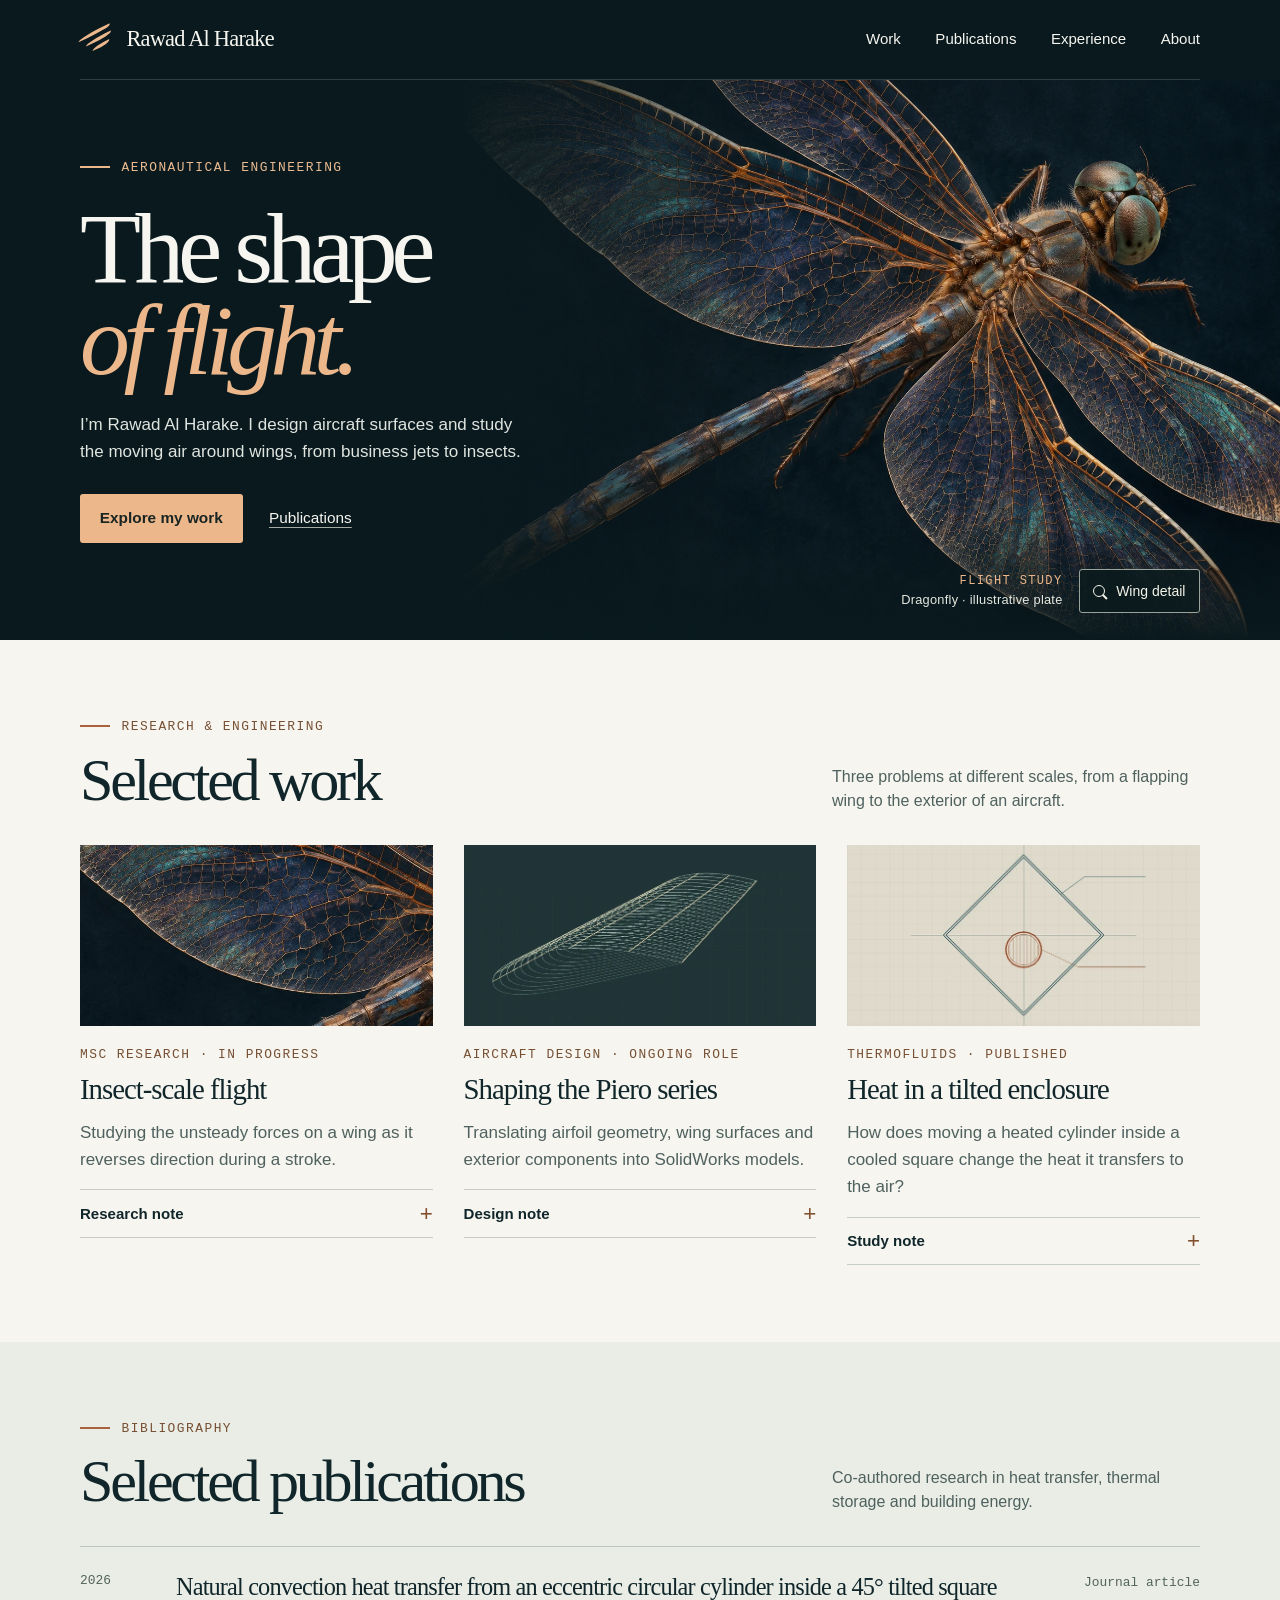
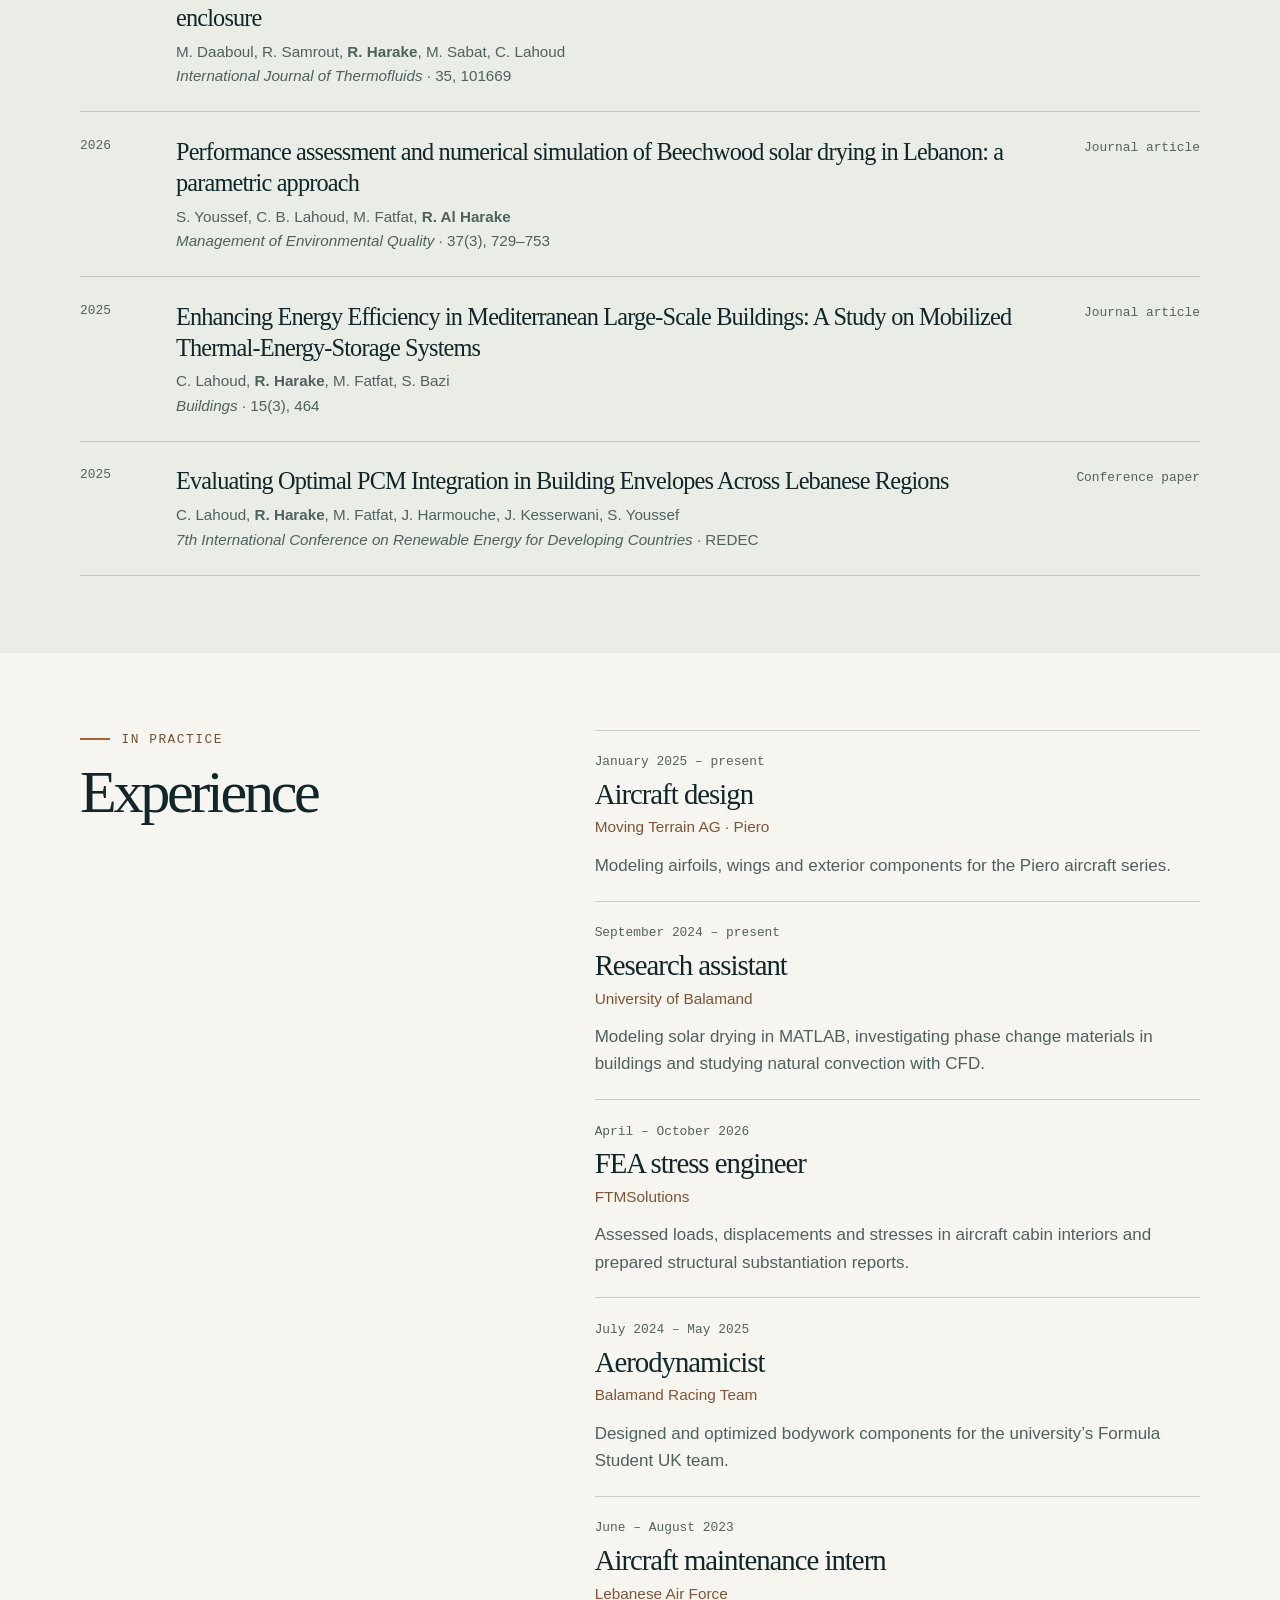
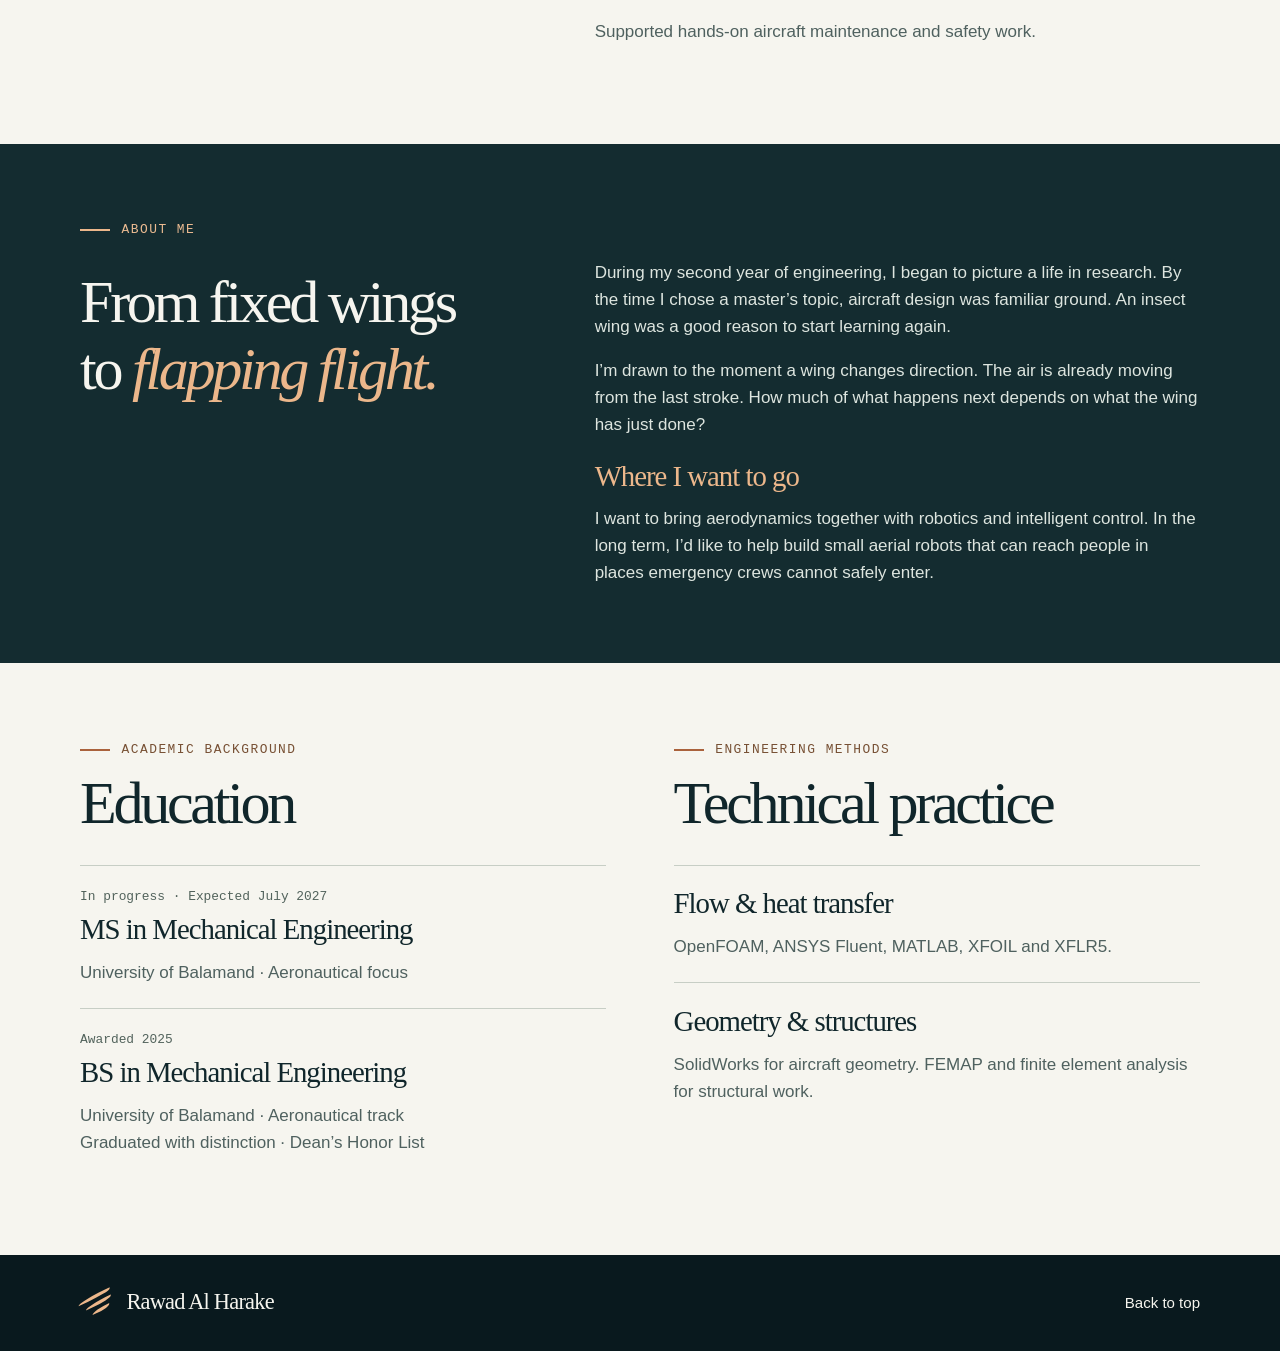
==== portfolio-preview.html @ b9367733 "Add aeronautical engineering portfolio for private review" ====
<!doctype html>
<html lang="en">
<head>
<meta charset="utf-8">
<meta name="viewport" content="width=device-width, initial-scale=1">
<meta name="theme-color" content="#09191e">
<meta name="description" content="Rawad Al Harake’s work in aeronautical engineering, computational fluid dynamics and bio-inspired flight.">
<title>Rawad Al Harake · Aeronautical Engineering</title>
<link rel="icon" href="data:,">
<style>
:root {
  color-scheme: light;
  --ink: #10262b;
  --muted: #4f615f;
  --night: #09191e;
  --paper: #f6f5ef;
  --line: #c7cec5;
  --copper: #aa623c;
  --gold: #ecb78b;
  --serif: Georgia, "Times New Roman", serif;
  --sans: "DM Sans", "Segoe UI", Arial, sans-serif;
}
* { box-sizing: border-box; }
html { scroll-behavior: smooth; }
body { margin: 0; font: 1.0625rem/1.6 var(--sans); color: var(--ink); background: var(--paper); }
a { color: inherit; text-underline-offset: .24em; }
button, summary { font: inherit; cursor: pointer; }
button:focus-visible, summary:focus-visible, a:focus-visible { outline: 3px solid #cf7535; outline-offset: 5px; }
.wrap { width: min(87.5%, 80rem); margin-inline: auto; }
h1,h2,h3,p { margin: 0; }
h1,h2,h3 { font-family: var(--serif); font-weight: 400; }
h2 { font-size: clamp(2.7rem,4.7vw,4.8rem); line-height: 1.1; letter-spacing: -.055em; }
h3 { font-size: 1.8rem; line-height: 1.18; letter-spacing: -.035em; }
.skip { position: absolute; z-index: 9; top: 0; left: 1rem; padding: .6rem 1rem; background: white; transform: translateY(-140%); }
.skip:focus { transform: translateY(0); }
.mast,footer { color: var(--paper); background: var(--night); }
.navbar,footer .wrap { display: flex; align-items: center; justify-content: space-between; min-height: 5rem; gap: 1rem; }
.navbar { border-bottom: 1px solid #ffffff28; }
.wordmark { display: inline-flex; align-items: center; gap: .75rem; font: 500 1.4rem/1.1 var(--serif); letter-spacing: -.035em; text-decoration: none; }
.mark { display:inline-grid; width:2.15rem; gap:3px; transform: rotate(-25deg); }
.mark i { display:block; height:4px; border-radius: 100% 0 70% 0; background:var(--gold); transform: skewX(-30deg); }
.mark i:nth-child(2) { width:78%; margin-left:14%; }
.mark i:nth-child(3) { width:53%; margin-left:27%; }
nav { display:flex; align-items:center; gap:clamp(1.1rem,2.7vw,3rem); }
nav a,footer a { text-decoration:none; font-size:.94rem; }
nav a:hover, footer a:hover { color:var(--gold); }
.hero { position: relative; isolation:isolate; overflow:hidden; background:var(--night); color:var(--paper); }
.hero-inner { min-height:clamp(35rem,43vw,43rem); display:flex; align-items:center; position:relative; padding-block:3.8rem 5rem; }
.hero-art { position:absolute; inset:0 0 0 36%; z-index:-1; overflow:hidden; background:#06181c; }
.hero-art img { width:100%; height:100%; object-fit:cover; object-position:55% 52%; transition:transform .8s ease; transform-origin:33% 33%; }
.hero-art.zoomed img { transform:scale(2.2); }
.hero-art::after { content:""; position:absolute; inset:0; background:linear-gradient(90deg,var(--night),transparent 40%),linear-gradient(0deg,var(--night),transparent 22%),linear-gradient(180deg,#09191e35,transparent 24%); }
.hero-copy { width: min(47%,32rem); }
.eyebrow,.micro,.period,.kind,.year { font:500 .805rem/1.5 ui-monospace,Consolas,monospace; }
.eyebrow,.micro { text-transform:uppercase; letter-spacing:.115em; }
.eyebrow { display:flex; align-items:center; gap:.7rem; color:#775034; }
.rule { height:2px; width:1.9rem; display:inline-block; flex:none; background:var(--copper); }
.pale { color:#ebbb91; }
.pale .rule { background:var(--gold); }
.hero h1 { font-size:clamp(5rem,7.8vw,8.8rem); line-height:.93; margin:1.6rem 0 1.5rem; letter-spacing:-.065em; }
.hero h1 em,.about h2 em { color:var(--gold); font-weight:400; }
.intro { max-width:28rem; color:#e0e5df; font-size:clamp(1.03rem,1.33vw,1.22rem); line-height:1.55; }
.actions { display:flex; align-items:center; gap:1.65rem; margin-top:1.8rem; }
.button { text-decoration:none; background:var(--gold); color:#182421; font-size:.96rem; font-weight:650; padding:.77rem 1.24rem; border-radius:3px; }
.button:hover { background:#f8caa3; }
.text-link { font-size:.96rem; text-decoration-color:#a4aba4; }
.specimen-tools { position:absolute; bottom:1.7rem; right:0; text-align:right; display:flex; gap:1rem; align-items:center; color:#e5e8df; }
.specimen-tools p { display:grid; font-size:.8rem; letter-spacing:.02em; }
.micro { font-size:.75rem; color:var(--gold); }
#inspect { display:inline-flex; align-items:center; gap:.5rem; min-height:2.75rem; border:1px solid #97a39b; color:#f4f4e9; background:#0a1a1dd9; padding:.5rem .85rem; border-radius:3px; font-size:.875rem; }
#inspect[hidden] { display:none; }
#inspect:hover, #inspect[aria-pressed="true"] { border-color:var(--gold); color:var(--gold); }
.magnifier { position:relative; width:12px; height:12px; border-radius:50%; border:1.4px solid currentColor; margin-right:3px; }
.magnifier::after { position:absolute; content:""; width:6px; height:1.5px; background:currentColor; transform:rotate(45deg); left:8px; top:10px; }
.section { padding-block:clamp(3.8rem,6vw,6.75rem); }
.section-head { display:flex; justify-content:space-between; align-items:end; gap:2.25rem; margin-bottom:2rem; }
.section h2 { margin-top:.65rem; }
.aside-copy { max-width:23rem; line-height:1.5; font-size:1rem; color:var(--muted); }
.studies { display:grid; grid-template-columns:repeat(3,minmax(0,1fr)); gap:clamp(1.25rem,2.4vw,2.7rem); }
.thumb { aspect-ratio:1.95; overflow:hidden; background:#122930; }
.thumb img { width:100%; height:100%; object-fit:cover; display:block; }
.crop img { transform:scale(2.35); transform-origin:23% 21%; }
.study .eyebrow { margin:1.22rem 0 .54rem; }
.study>p:not(.eyebrow),.roles article>p:last-child,.foundation article>p:not(.period) { margin-top:.75rem; color:var(--muted); }
details { margin-top:1rem; border-block:1px solid var(--line); }
summary { display:flex; align-items:center; justify-content:space-between; min-height:2.9rem; font-size:.94rem; font-weight:600; }
summary::-webkit-details-marker { display:none; }
summary::after { content:"+"; font:1.4rem var(--sans); color:#80502f; }
details[open] summary::after { content:"−"; }
details p { color:var(--muted); margin:.2rem 0 .8rem; }
details a { display:inline-block; margin-bottom:1.2rem; }
.papers { background:#e9ede5; }
.paper-list { padding:0; margin:0; list-style:none; }
.paper-list li { display:grid; grid-template-columns:5rem 1fr 9rem; gap:1rem; padding:1.45rem 0; border-top:1px solid #bcc8bc; }
.paper-list li:last-child { border-bottom:1px solid #bcc8bc; }
.paper-list h3 { font-size:clamp(1.3rem,1.9vw,1.75rem); line-height:1.28; margin-bottom:.42rem; }
.paper-list a { text-decoration:none; }
.paper-list a:hover { text-decoration:underline; }
.paper-list p { color:var(--muted); font-size:.95rem; }
.year,.kind,.period { color:#52635c; }
.kind { text-align:right; padding-top:.15rem; }
.split,.about-grid,.foundation { display:grid; gap:6%; grid-template-columns: .85fr 1.15fr; }
.roles article,.foundation article { padding:1.35rem 0; border-top:1px solid var(--line); }
.period { margin-bottom:.4rem; }
.org { color:#805436; margin-top:.22rem; font-size:.96rem; }
.about { background:#142c30; color:var(--paper); }
.about-grid { margin-top:1.2rem; }
.about-grid p { color:#dde5df; margin-bottom:1rem; }
.about-grid p:last-child { margin:0; }
.about h3 { color:var(--gold); margin:1.4rem 0 .65rem; }
.foundation { grid-template-columns:1fr 1fr; }
.foundation h2 { margin-bottom:1.8rem; }
footer .wrap { min-height:6rem; }
@media (max-width:820px) {
 .wrap { width:90%; }
 .hero-copy { width:52%; }
 .specimen-tools { bottom:1rem; }
 .section-head { align-items:start; }
 .aside-copy { max-width:18rem; }
 .studies { gap:1rem; }
 .study h3 { font-size:1.5rem; }
 .paper-list li { grid-template-columns:3rem 1fr 7.5rem; }
}
@media (max-width:640px) {
 .navbar { flex-wrap:wrap; gap:0; padding:1rem 0 .45rem; }
 .navbar .wordmark { width:100%; }
 nav { width:100%; justify-content:space-between; gap:.4rem; margin-top:.65rem; }
 nav a { display:inline-flex; align-items:center; min-height:2.75rem; }
 .hero-inner { min-height:0; padding:2.6rem 0 13.75rem; }
 .hero-copy { width:100%; }
 .hero-art { inset:auto 0 0 0; height:49%; }
 .hero-art img { object-position:50% 42%; }
 .hero-art::after { background:linear-gradient(180deg,var(--night),transparent 35%,transparent 65%,#071518 100%); }
 .hero h1 { margin:1.2rem 0; font-size:clamp(4.3rem,15vw,5.8rem); }
 .intro { max-width:29rem; }
 .actions { margin-top:1.25rem; }
 .specimen-tools { bottom:.8rem; }
 .section-head { display:block; }
 .aside-copy { margin-top:1rem; max-width:30rem; }
 .studies,.split,.about-grid,.foundation { grid-template-columns:1fr; gap:2.2rem; }
 .study h3 { font-size:1.9rem; }
 .paper-list li { grid-template-columns:1fr auto; gap:.5rem 1rem; }
 .paper-list li>div { grid-column:1/-1; grid-row:2; }
 .kind { grid-column:2; grid-row:1; padding:0; }
 .about-grid { gap:1.5rem; }
 .foundation h2 { margin-bottom:1.2rem; }
}
@media (prefers-reduced-motion:reduce) {
 html { scroll-behavior:auto; }
 .hero-art img { transition:none; }
}

</style>

</head>
<body>
<a class="skip" href="#main">Skip to content</a>
<header class="mast" id="top">
<div class="wrap navbar">
<a class="wordmark" href="#top"><span class="mark" aria-hidden="true"><i></i><i></i><i></i></span>Rawad Al Harake</a>
<nav aria-label="Main"><a href="#work">Work</a><a href="#publications">Publications</a><a href="#experience">Experience</a><a href="#about">About</a></nav>
</div>
</header>
<main id="main">
<section class="hero" aria-labelledby="hero-title">
<div class="hero-art" id="specimen"><img width="1536" height="1024" fetchpriority="high" src="[data-uri]" alt="Illustrated dragonfly with translucent wings and a fine network of copper-coloured veins."></div>
<div class="wrap hero-inner">
<div class="hero-copy"><p class="eyebrow pale"><i class="rule"></i>Aeronautical engineering</p>
<h1 id="hero-title">The shape<br><em>of flight.</em></h1>
<p class="intro">I’m Rawad Al Harake. I design aircraft surfaces and study the moving air around wings, from business jets to insects.</p>
<div class="actions"><a class="button" href="#work">Explore my work</a><a class="text-link" href="#publications">Publications</a></div></div>
<div class="specimen-tools"><p><span class="micro">Flight study</span><span id="specimen-caption">Dragonfly · illustrative plate</span></p><button type="button" id="inspect" hidden aria-pressed="false" aria-controls="specimen"><span aria-hidden="true" class="magnifier"></span><span class="inspect-label">Wing detail</span></button></div>
</div></section>

<section id="work" class="wrap section">
<div class="section-head"><div><p class="eyebrow"><i class="rule"></i>Research &amp; engineering</p><h2>Selected work</h2></div><p class="aside-copy">Three problems at different scales, from a flapping wing to the exterior of an aircraft.</p></div>
<div class="studies">
<article class="study"><div class="thumb crop"><img loading="lazy" width="1536" height="1024" src="[data-uri]" alt="Illustrative close-up of a dragonfly wing."></div>
<p class="eyebrow">MSc research · In progress</p><h3>Insect-scale flight</h3><p>Studying the unsteady forces on a wing as it reverses direction during a stroke.</p>
<details><summary>Research note</summary><p>I chose flapping wings for my master’s research after working on fixed-wing aircraft. I compared a dry-wing CFD model with a published flapping-wing study, checking lift, drag and circulation as well as the structure of the flow.</p><p>That comparison is one completed step within my ongoing thesis.</p><a href="https://doi.org/10.1017/jfm.2024.680">Benchmark study by Li &amp; Nabawy</a></details></article>
<article class="study"><div class="thumb"><img loading="lazy" width="720" height="387" src="[data-uri]" alt="Illustrative wireframe of airfoil sections along a tapered wing."></div>
<p class="eyebrow">Aircraft design · Ongoing role</p><h3>Shaping the Piero series</h3><p>Translating airfoil geometry, wing surfaces and exterior components into SolidWorks models.</p>
<details><summary>Design note</summary><p>At Moving Terrain AG, I work on exterior geometry for the Piero business aircraft series. My part of the design process takes me from the profile of an airfoil to the three-dimensional surface of a wing.</p><p>The drawing above illustrates a generic wing section. The project’s own imagery is available on its website.</p><a href="https://piero.aero/">Visit Piero</a></details></article>
<article class="study"><div class="thumb"><img loading="lazy" width="720" height="387" src="[data-uri]" alt="Schematic of an off-centre heated cylinder in a tilted square enclosure."></div>
<p class="eyebrow">Thermofluids · Published</p><h3>Heat in a tilted enclosure</h3><p>How does moving a heated cylinder inside a cooled square change the heat it transfers to the air?</p>
<details><summary>Study note</summary><p>I contributed to the CFD methodology, curated simulation data and visualized the effects of cylinder position and Rayleigh number. Our results showed that the average Nusselt number varied nonlinearly with cylinder position.</p><p>The drawing shows the enclosure geometry schematically.</p><a href="https://doi.org/10.1016/j.ijft.2026.101669">Read the published study</a></details></article>
</div></section>

<section id="publications" class="papers section"><div class="wrap"><div class="section-head"><div><p class="eyebrow"><i class="rule"></i>Bibliography</p><h2>Selected publications</h2></div><p class="aside-copy">Co-authored research in heat transfer, thermal storage and building energy.</p></div>
<ol class="paper-list">
<li><span class="year">2026</span><div><h3><a href="https://doi.org/10.1016/j.ijft.2026.101669">Natural convection heat transfer from an eccentric circular cylinder inside a 45° tilted square enclosure</a></h3><p>M. Daaboul, R. Samrout, <strong>R. Harake</strong>, M. Sabat, C. Lahoud</p><p><i>International Journal of Thermofluids</i> · 35, 101669</p></div><span class="kind">Journal article</span></li>
<li><span class="year">2026</span><div><h3><a href="https://doi.org/10.1108/MEQ-06-2025-0425">Performance assessment and numerical simulation of Beechwood solar drying in Lebanon: a parametric approach</a></h3><p>S. Youssef, C. B. Lahoud, M. Fatfat, <strong>R. Al Harake</strong></p><p><i>Management of Environmental Quality</i> · 37(3), 729–753</p></div><span class="kind">Journal article</span></li>
<li><span class="year">2025</span><div><h3><a href="https://doi.org/10.3390/buildings15030464">Enhancing Energy Efficiency in Mediterranean Large-Scale Buildings: A Study on Mobilized Thermal-Energy-Storage Systems</a></h3><p>C. Lahoud, <strong>R. Harake</strong>, M. Fatfat, S. Bazi</p><p><i>Buildings</i> · 15(3), 464</p></div><span class="kind">Journal article</span></li>
<li><span class="year">2025</span><div><h3><a href="https://doi.org/10.1109/REDEC65313.2025.11190241">Evaluating Optimal PCM Integration in Building Envelopes Across Lebanese Regions</a></h3><p>C. Lahoud, <strong>R. Harake</strong>, M. Fatfat, J. Harmouche, J. Kesserwani, S. Youssef</p><p><i>7th International Conference on Renewable Energy for Developing Countries</i> · REDEC</p></div><span class="kind">Conference paper</span></li>
</ol></div></section>

<section class="wrap section split" id="experience"><div><p class="eyebrow"><i class="rule"></i>In practice</p><h2>Experience</h2></div>
<div class="roles">
<article><p class="period">January 2025 – present</p><h3>Aircraft design</h3><p class="org">Moving Terrain AG · Piero</p><p>Modeling airfoils, wings and exterior components for the Piero aircraft series.</p></article>
<article><p class="period">September 2024 – present</p><h3>Research assistant</h3><p class="org">University of Balamand</p><p>Modeling solar drying in MATLAB, investigating phase change materials in buildings and studying natural convection with CFD.</p></article>
<article><p class="period">April – October 2026</p><h3>FEA stress engineer</h3><p class="org">FTMSolutions</p><p>Assessed loads, displacements and stresses in aircraft cabin interiors and prepared structural substantiation reports.</p></article>
<article><p class="period">July 2024 – May 2025</p><h3>Aerodynamicist</h3><p class="org">Balamand Racing Team</p><p>Designed and optimized bodywork components for the university’s Formula Student UK team.</p></article>
<article><p class="period">June – August 2023</p><h3>Aircraft maintenance intern</h3><p class="org">Lebanese Air Force</p><p>Supported hands-on aircraft maintenance and safety work.</p></article></div></section>

<section id="about" class="about section"><div class="wrap"><p class="eyebrow pale"><i class="rule"></i>About me</p><div class="about-grid"><h2>From fixed wings<br>to <em>flapping flight.</em></h2><div><p>During my second year of engineering, I began to picture a life in research. By the time I chose a master’s topic, aircraft design was familiar ground. An insect wing was a good reason to start learning again.</p><p>I’m drawn to the moment a wing changes direction. The air is already moving from the last stroke. How much of what happens next depends on what the wing has just done?</p><h3>Where I want to go</h3><p>I want to bring aerodynamics together with robotics and intelligent control. In the long term, I’d like to help build small aerial robots that can reach people in places emergency crews cannot safely enter.</p></div></div></div></section>

<section class="wrap section foundation"><div><p class="eyebrow"><i class="rule"></i>Academic background</p><h2>Education</h2>
<article><p class="period">In progress · Expected July 2027</p><h3>MS in Mechanical Engineering</h3><p>University of Balamand · Aeronautical focus</p></article>
<article><p class="period">Awarded 2025</p><h3>BS in Mechanical Engineering</h3><p>University of Balamand · Aeronautical track<br>Graduated with distinction · Dean’s Honor List</p></article></div>
<div><p class="eyebrow"><i class="rule"></i>Engineering methods</p><h2>Technical practice</h2>
<article><h3>Flow &amp; heat transfer</h3><p>OpenFOAM, ANSYS Fluent, MATLAB, XFOIL and XFLR5.</p></article>
<article><h3>Geometry &amp; structures</h3><p>SolidWorks for aircraft geometry. FEMAP and finite element analysis for structural work.</p></article></div></section>
</main><footer><div class="wrap"><a class="wordmark" href="#top"><span class="mark" aria-hidden="true"><i></i><i></i><i></i></span>Rawad Al Harake</a><a href="#top">Back to top</a></div></footer>
<script>
// The portfolio remains readable when scripting is disabled.
const inspect = document.querySelector('#inspect');
const specimen = document.querySelector('#specimen');
const caption = document.querySelector('#specimen-caption');
inspect.hidden = false;

inspect.addEventListener('click', () => {
  const enlarged = specimen.classList.toggle('zoomed');
  inspect.setAttribute('aria-pressed', String(enlarged));
  inspect.querySelector('.inspect-label').textContent = enlarged ? 'Whole specimen' : 'Wing detail';
  caption.textContent = enlarged ? 'Wing venation · enlarged illustration' : 'Dragonfly · illustrative plate';
});

</script></body></html>
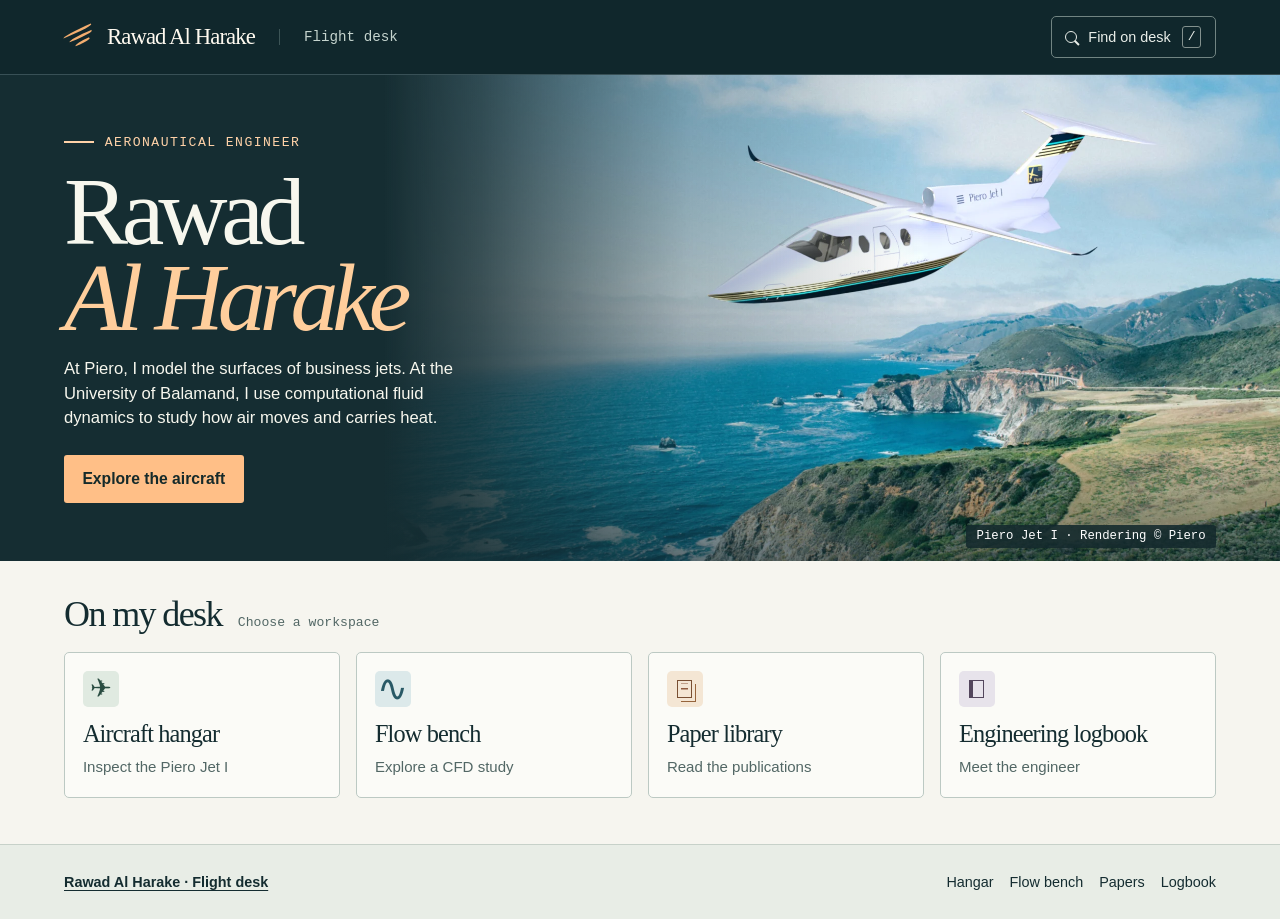
==== commit 9278ff34: "Rebuild portfolio as an interactive engineering flight desk" ====
--- a/portfolio-preview.html
+++ b/portfolio-preview.html
@@ -1,228 +1,424 @@
 <!doctype html>
 <html lang="en">
 <head>
-<meta charset="utf-8">
-<meta name="viewport" content="width=device-width, initial-scale=1">
-<meta name="theme-color" content="#09191e">
-<meta name="description" content="Rawad Al Harake’s work in aeronautical engineering, computational fluid dynamics and bio-inspired flight.">
-<title>Rawad Al Harake · Aeronautical Engineering</title>
-<link rel="icon" href="data:,">
-<style>
+  <meta charset="utf-8">
+  <meta name="viewport" content="width=device-width, initial-scale=1">
+  <meta name="theme-color" content="#12292e">
+  <meta name="description" content="Explore Rawad Al Harake’s work in aircraft design, computational fluid dynamics and structural analysis.">
+  <title>Rawad Al Harake | Flight desk</title>
+  <link rel="icon" href="data:,">
+  <style>
 :root {
-  color-scheme: light;
-  --ink: #10262b;
-  --muted: #4f615f;
-  --night: #09191e;
+  --deep: #10272c;
+  --ink: #142c30;
   --paper: #f6f5ef;
-  --line: #c7cec5;
-  --copper: #aa623c;
-  --gold: #ecb78b;
+  --mute: #526765;
+  --line: #c7d1c9;
+  --orange: #f3ad6f;
+  --rust: #864a2a;
   --serif: Georgia, "Times New Roman", serif;
-  --sans: "DM Sans", "Segoe UI", Arial, sans-serif;
+  --sans: "Segoe UI", Arial, sans-serif;
+  --mono: ui-monospace, Consolas, monospace;
+  font-family: var(--sans);
+  color: var(--ink);
+  background: var(--paper);
 }
 * { box-sizing: border-box; }
-html { scroll-behavior: smooth; }
-body { margin: 0; font: 1.0625rem/1.6 var(--sans); color: var(--ink); background: var(--paper); }
-a { color: inherit; text-underline-offset: .24em; }
-button, summary { font: inherit; cursor: pointer; }
-button:focus-visible, summary:focus-visible, a:focus-visible { outline: 3px solid #cf7535; outline-offset: 5px; }
-.wrap { width: min(87.5%, 80rem); margin-inline: auto; }
-h1,h2,h3,p { margin: 0; }
-h1,h2,h3 { font-family: var(--serif); font-weight: 400; }
-h2 { font-size: clamp(2.7rem,4.7vw,4.8rem); line-height: 1.1; letter-spacing: -.055em; }
-h3 { font-size: 1.8rem; line-height: 1.18; letter-spacing: -.035em; }
-.skip { position: absolute; z-index: 9; top: 0; left: 1rem; padding: .6rem 1rem; background: white; transform: translateY(-140%); }
-.skip:focus { transform: translateY(0); }
-.mast,footer { color: var(--paper); background: var(--night); }
-.navbar,footer .wrap { display: flex; align-items: center; justify-content: space-between; min-height: 5rem; gap: 1rem; }
-.navbar { border-bottom: 1px solid #ffffff28; }
-.wordmark { display: inline-flex; align-items: center; gap: .75rem; font: 500 1.4rem/1.1 var(--serif); letter-spacing: -.035em; text-decoration: none; }
-.mark { display:inline-grid; width:2.15rem; gap:3px; transform: rotate(-25deg); }
-.mark i { display:block; height:4px; border-radius: 100% 0 70% 0; background:var(--gold); transform: skewX(-30deg); }
-.mark i:nth-child(2) { width:78%; margin-left:14%; }
-.mark i:nth-child(3) { width:53%; margin-left:27%; }
-nav { display:flex; align-items:center; gap:clamp(1.1rem,2.7vw,3rem); }
-nav a,footer a { text-decoration:none; font-size:.94rem; }
-nav a:hover, footer a:hover { color:var(--gold); }
-.hero { position: relative; isolation:isolate; overflow:hidden; background:var(--night); color:var(--paper); }
-.hero-inner { min-height:clamp(35rem,43vw,43rem); display:flex; align-items:center; position:relative; padding-block:3.8rem 5rem; }
-.hero-art { position:absolute; inset:0 0 0 36%; z-index:-1; overflow:hidden; background:#06181c; }
-.hero-art img { width:100%; height:100%; object-fit:cover; object-position:55% 52%; transition:transform .8s ease; transform-origin:33% 33%; }
-.hero-art.zoomed img { transform:scale(2.2); }
-.hero-art::after { content:""; position:absolute; inset:0; background:linear-gradient(90deg,var(--night),transparent 40%),linear-gradient(0deg,var(--night),transparent 22%),linear-gradient(180deg,#09191e35,transparent 24%); }
-.hero-copy { width: min(47%,32rem); }
-.eyebrow,.micro,.period,.kind,.year { font:500 .805rem/1.5 ui-monospace,Consolas,monospace; }
-.eyebrow,.micro { text-transform:uppercase; letter-spacing:.115em; }
-.eyebrow { display:flex; align-items:center; gap:.7rem; color:#775034; }
-.rule { height:2px; width:1.9rem; display:inline-block; flex:none; background:var(--copper); }
-.pale { color:#ebbb91; }
-.pale .rule { background:var(--gold); }
-.hero h1 { font-size:clamp(5rem,7.8vw,8.8rem); line-height:.93; margin:1.6rem 0 1.5rem; letter-spacing:-.065em; }
-.hero h1 em,.about h2 em { color:var(--gold); font-weight:400; }
-.intro { max-width:28rem; color:#e0e5df; font-size:clamp(1.03rem,1.33vw,1.22rem); line-height:1.55; }
-.actions { display:flex; align-items:center; gap:1.65rem; margin-top:1.8rem; }
-.button { text-decoration:none; background:var(--gold); color:#182421; font-size:.96rem; font-weight:650; padding:.77rem 1.24rem; border-radius:3px; }
-.button:hover { background:#f8caa3; }
-.text-link { font-size:.96rem; text-decoration-color:#a4aba4; }
-.specimen-tools { position:absolute; bottom:1.7rem; right:0; text-align:right; display:flex; gap:1rem; align-items:center; color:#e5e8df; }
-.specimen-tools p { display:grid; font-size:.8rem; letter-spacing:.02em; }
-.micro { font-size:.75rem; color:var(--gold); }
-#inspect { display:inline-flex; align-items:center; gap:.5rem; min-height:2.75rem; border:1px solid #97a39b; color:#f4f4e9; background:#0a1a1dd9; padding:.5rem .85rem; border-radius:3px; font-size:.875rem; }
-#inspect[hidden] { display:none; }
-#inspect:hover, #inspect[aria-pressed="true"] { border-color:var(--gold); color:var(--gold); }
-.magnifier { position:relative; width:12px; height:12px; border-radius:50%; border:1.4px solid currentColor; margin-right:3px; }
-.magnifier::after { position:absolute; content:""; width:6px; height:1.5px; background:currentColor; transform:rotate(45deg); left:8px; top:10px; }
-.section { padding-block:clamp(3.8rem,6vw,6.75rem); }
-.section-head { display:flex; justify-content:space-between; align-items:end; gap:2.25rem; margin-bottom:2rem; }
-.section h2 { margin-top:.65rem; }
-.aside-copy { max-width:23rem; line-height:1.5; font-size:1rem; color:var(--muted); }
-.studies { display:grid; grid-template-columns:repeat(3,minmax(0,1fr)); gap:clamp(1.25rem,2.4vw,2.7rem); }
-.thumb { aspect-ratio:1.95; overflow:hidden; background:#122930; }
-.thumb img { width:100%; height:100%; object-fit:cover; display:block; }
-.crop img { transform:scale(2.35); transform-origin:23% 21%; }
-.study .eyebrow { margin:1.22rem 0 .54rem; }
-.study>p:not(.eyebrow),.roles article>p:last-child,.foundation article>p:not(.period) { margin-top:.75rem; color:var(--muted); }
-details { margin-top:1rem; border-block:1px solid var(--line); }
-summary { display:flex; align-items:center; justify-content:space-between; min-height:2.9rem; font-size:.94rem; font-weight:600; }
-summary::-webkit-details-marker { display:none; }
-summary::after { content:"+"; font:1.4rem var(--sans); color:#80502f; }
-details[open] summary::after { content:"−"; }
-details p { color:var(--muted); margin:.2rem 0 .8rem; }
-details a { display:inline-block; margin-bottom:1.2rem; }
-.papers { background:#e9ede5; }
-.paper-list { padding:0; margin:0; list-style:none; }
-.paper-list li { display:grid; grid-template-columns:5rem 1fr 9rem; gap:1rem; padding:1.45rem 0; border-top:1px solid #bcc8bc; }
-.paper-list li:last-child { border-bottom:1px solid #bcc8bc; }
-.paper-list h3 { font-size:clamp(1.3rem,1.9vw,1.75rem); line-height:1.28; margin-bottom:.42rem; }
-.paper-list a { text-decoration:none; }
-.paper-list a:hover { text-decoration:underline; }
-.paper-list p { color:var(--muted); font-size:.95rem; }
-.year,.kind,.period { color:#52635c; }
-.kind { text-align:right; padding-top:.15rem; }
-.split,.about-grid,.foundation { display:grid; gap:6%; grid-template-columns: .85fr 1.15fr; }
-.roles article,.foundation article { padding:1.35rem 0; border-top:1px solid var(--line); }
-.period { margin-bottom:.4rem; }
-.org { color:#805436; margin-top:.22rem; font-size:.96rem; }
-.about { background:#142c30; color:var(--paper); }
-.about-grid { margin-top:1.2rem; }
-.about-grid p { color:#dde5df; margin-bottom:1rem; }
-.about-grid p:last-child { margin:0; }
-.about h3 { color:var(--gold); margin:1.4rem 0 .65rem; }
-.foundation { grid-template-columns:1fr 1fr; }
-.foundation h2 { margin-bottom:1.8rem; }
-footer .wrap { min-height:6rem; }
+body { margin:0; font-size:1.0625rem; line-height:1.55; }
+button,input { font:inherit; }
+button,summary,input[type="range"] { cursor:pointer; }
+[hidden] { display:none !important; }
+a { color:inherit; text-underline-offset:.2em; }
+a:focus-visible,button:focus-visible,input:focus-visible,summary:focus-visible { outline:3px solid #da8248; outline-offset:4px; }
+h1,h2,h3,h4,p,figure { margin:0; }
+h1,h2,h3 { line-height:1.08; font-family:var(--serif); font-weight:400; letter-spacing:-.045em; }
+h4 { font-size:1.1rem; line-height:1.35; }
+h1:focus,h2:focus,main:focus { outline:none; }
+h3 { font-size:clamp(1.7rem,2.7vw,2.55rem); }
+.wrap { width:min(90%,81rem); margin-inline:auto; }
+.skip,.sr-only { position:absolute; overflow:hidden; clip-path:inset(50%); height:1px; width:1px; }
+.skip:focus { clip-path:none; z-index:10; width:auto; height:auto; top:.6rem; left:.6rem; background:white; padding:.65rem; }
+header { background:var(--deep); color:#fffaf0; border-bottom:1px solid #385056; }
+.topbar,.footer-inner { display:flex; align-items:center; gap:1.5rem; min-height:4.6rem; }
+.brand,.breadcrumb a,.find,.footer-inner a { text-decoration:none; }
+.brand { font-family:var(--serif); font-size:1.42rem; letter-spacing:-.04em; display:flex; align-items:center; gap:.75rem; }
+.insignia { display:grid; width:31px; gap:3px; transform:rotate(-23deg); }
+.insignia i { background:var(--orange); height:3px; border-radius:100% 0 70% 0; }
+.insignia i:nth-child(2) { width:80%; margin-left:12%; }
+.insignia i:nth-child(3) { width:52%; margin-left:26%; }
+.breadcrumb { border-left:1px solid #90aaa659; padding-left:1.5rem; color:#c5d4ce; font:.89rem var(--mono); }
+.find { margin-left:auto; color:#e9eee9; background:transparent; border:1px solid #718482; border-radius:5px; padding:.55rem .85rem; font-size:.9rem; display:flex; align-items:center; gap:.7rem; }
+kbd { border:1px solid #83918e; padding:0 .3rem; border-radius:3px; font-size:.82rem; }
+.lens { border:1.5px solid currentColor; border-radius:50%; width:12px; height:12px; position:relative; }
+.lens::after { content:""; background:currentColor; width:6px; height:1.5px; position:absolute; top:10px; left:8px; transform:rotate(45deg); }
+.cover { position:relative; isolation:isolate; overflow:hidden; background:#152d32; color:#f7f7ee; }
+.cover-image { position:absolute; z-index:-1; inset:0 0 0 30%; }
+.cover-image img { width:100%; height:100%; display:block; object-fit:cover; object-position:59% 50%; }
+.cover-image::after { content:""; position:absolute; inset:0; background:linear-gradient(90deg,#152d32 0%,#152d32d0 11%,#152d3248 34%,transparent 60%),linear-gradient(0deg,#0c222b82,transparent 23%); }
+.cover-inner { position:relative; display:flex; align-items:center; min-height:clamp(29rem,38vw,37rem); padding-block:2.8rem; }
+.identity { width:min(43%,30rem); }
+.label,.date,.year,.kind,.section-line>span,.range-ends,.entry>span { font:.82rem/1.45 var(--mono); }
+.label { color:var(--rust); letter-spacing:.11em; text-transform:uppercase; display:flex; align-items:center; gap:.7rem; }
+.label i { background:currentColor; width:1.85rem; height:2px; }
+.cover .label { color:#ffd2a8; }
+h1 { margin:1.05rem 0 .95rem; font-size:clamp(4.4rem,7.5vw,8.2rem); line-height:.9; letter-spacing:-.065em; }
+h1 em { color:#ffce9c; font-weight:normal; }
+.lede { max-width:27rem; line-height:1.5; font-size:clamp(1rem,1.3vw,1.18rem); }
+.primary { display:inline-flex; text-decoration:none; color:#152a2a; background:#ffbf87; border-radius:3px; font-size:.98rem; font-weight:650; margin-top:1.5rem; padding:.72rem 1.15rem; }
+.primary:hover { background:#ffd3b0; }
+.credit { position:absolute; bottom:.8rem; right:0; color:white; background:#14292de0; border-radius:3px; padding:.3rem .65rem; font:.77rem var(--mono); text-decoration:none; }
+.launch-area { padding-block:2.1rem 2.9rem; }
+.section-line { display:flex; align-items:baseline; gap:1rem; margin-bottom:1.15rem; }
+.section-line h2 { font-size:2.25rem; }
+.section-line>span { color:var(--mute); }
+.launchers { display:grid; grid-template-columns:repeat(4,minmax(0,1fr)); gap:1rem; }
+.launchers a { border:1px solid #bcc9c3; padding:1.12rem; text-decoration:none; display:grid; justify-items:start; align-content:start; position:relative; background:#fbfbf7; border-radius:5px; transition:transform .16s,background .16s,border-color .16s; }
+.launchers a:hover { transform:translateY(-3px); border-color:#6d8a78; background:#eef3eb; }
+.icon { width:2.25rem; height:2.25rem; display:grid; place-items:center; background:#e0eae1; color:#294c41; border-radius:5px; font:1.62rem/1 var(--serif); margin-bottom:.85rem; }
+.flow-icon { background:#dce9ea; color:#295966; font-size:2.3rem; }
+.papers-icon { background:#f4e6d4; }
+.papers-icon i,.log-icon i { width:15px; height:18px; border:1.5px solid #794f32; box-shadow:3px 3px #f4e6d4,4px 4px #96643c; background:repeating-linear-gradient(0deg,transparent 0 4px,#905b3d 5px 6px) center / 7px 11px no-repeat; }
+.log-icon { background:#e7e3eb; }
+.log-icon i { border-color:#53465d; border-left:4px solid #53465d; box-shadow:none; background:none; }
+.launchers strong { font:500 clamp(1.2rem,1.9vw,1.75rem)/1.15 var(--serif); letter-spacing:-.035em; }
+.launchers a>span:last-child,.hint { color:var(--mute); font-size:.94rem; margin-top:.45rem; }
+.workspace { min-height:67vh; padding-block:clamp(2.6rem,5vw,5rem); }
+.title { font-size:clamp(3rem,6vw,6rem); margin:.65rem 0 .9rem; }
+.summary { max-width:49rem; font-size:clamp(1.05rem,1.6vw,1.32rem); color:#3c5757; }
+.hangar-layout,.bench-layout,.log-layout { display:grid; grid-template-columns:minmax(0,1.5fr) minmax(0,1fr); gap:clamp(1.5rem,3.4vw,4rem); align-items:start; margin-top:2.3rem; }
+.aircraft-plate,.rig { border:1px solid var(--line); background:#edf1ed; }
+.stage img { width:100%; height:auto; aspect-ratio:16/9; object-fit:contain; display:block; background:#fafafa; }
+figcaption { font:.81rem/1.4 var(--mono); padding:.85rem 1rem; border-top:1px solid var(--line); color:#455b59; }
+.inspector h3 { margin:.6rem 0 1rem; }
+.choices,.filters { display:flex; flex-wrap:wrap; gap:.44rem; margin:1rem 0 1.4rem; }
+.choices button,.filters button,#close-finder { background:transparent; color:var(--ink); border:1px solid #9aada4; padding:.52rem .95rem; border-radius:4px; font-size:.95rem; min-height:2.75rem; }
+button[aria-pressed="true"] { color:#fff9ec; background:#1e3b3d; border-color:#1e3b3d; }
+.inspector h4 { margin-bottom:.35rem; }
+.inspector p:not(.label),.research-note p:not(.label),.bio p { color:#415b59; }
+.inspector .subnote { border-top:1px solid var(--line); padding-top:1rem; margin-top:1rem; }
+.inline-link { display:inline-block; margin-top:1rem; font-weight:600; }
+.diagram { position:relative; height:clamp(16rem,30vw,23rem); background-color:#172f33; background-image:linear-gradient(#9fb9a817 1px,transparent 1px),linear-gradient(90deg,#9fb9a817 1px,transparent 1px); background-size:24px 24px; }
+.enclosure { position:absolute; width:9.8rem; height:9.8rem; left:50%; top:50%; transform:translate(-50%,-50%) rotate(45deg); border:3px double #a8d7c5; }
+.centreline { position:absolute; top:50%; left:16%; right:16%; border-top:1px dashed #91aca885; }
+.cylinder { position:absolute; left:50%; top:50%; width:2.5rem; height:2.5rem; border:2px solid #f6bd91; border-radius:50%; background:repeating-linear-gradient(135deg,#83573e 0px 4px,#ebaa79 5px 6px); transform:translate(-50%,calc(-50% + var(--offset,0rem))); transition:transform .2s; }
+.key { width:.75rem; height:.75rem; border:2px solid #438271; display:inline-block; vertical-align:-.06rem; margin-right:.3rem; }
+.key.hot { border-radius:50%; background:#b7794b; border-color:#93582f; margin-left:1rem; }
+#offset-control { background:#e9eee7; padding:.9rem 1rem; margin:1rem 0; border-radius:4px; }
+#position { float:right; font-size:.92rem; color:#485d55; }
+#offset { display:block; width:100%; accent-color:#24615b; margin:.75rem 0; }
+.range-ends { display:flex; justify-content:space-between; }
+.research-note { margin-top:2.5rem; border-top:1px solid var(--line); padding-top:1.6rem; display:grid; grid-template-columns:1fr 1.4fr; gap:2rem; }
+.research-note h3 { margin-top:.5rem; }
+.filters { margin-top:1.7rem; }
+.paper-list { list-style:none; padding:0; margin:1.7rem 0; }
+.paper-list li { display:grid; grid-template-columns:4rem 1fr 8rem; gap:1rem; padding:1.3rem 0; border-top:1px solid var(--line); }
+.paper-list h3 { font-size:clamp(1.35rem,2.2vw,2rem); line-height:1.2; margin:0 0 .55rem; }
+.paper-list h3 a { text-decoration:none; }
+.paper-list h3 a:hover { text-decoration:underline; }
+.paper-list p,.role p { color:var(--mute); }
+.paper-list .kind { text-align:right; }
+.log-layout { grid-template-columns:minmax(0,1.25fr) minmax(0,1fr); }
+.role { border-top:1px solid var(--line); }
+.hint { margin-bottom:1.2rem; }
+.role summary { list-style:none; display:grid; position:relative; padding:1rem 2.5rem 1rem 0; }
+.role summary::-webkit-details-marker { display:none; }
+.role summary::after { content:"+"; position:absolute; top:40%; right:.5rem; color:var(--rust); font-size:1.5rem; }
+.role[open] summary::after { content:"−"; }
+.role strong { font:500 1.5rem var(--serif); margin:.2rem 0; }
+.role summary>span:last-child { color:var(--mute); }
+.role p { margin:0 0 1rem; }
+.bio { background:#e8eee7; padding:clamp(1.4rem,2.8vw,2.4rem); border-radius:4px; }
+.bio h3:not(:first-child) { margin-top:1.8rem; }
+.bio p,.entry h4 { margin-top:.35rem; }
+.entry { margin-top:1rem; }
+.entry>span,.date,.year,.kind { color:var(--mute); }
+footer { border-top:1px solid var(--line); background:#e8ede6; }
+.footer-inner { justify-content:space-between; font-size:.9rem; }
+.footer-inner nav { display:flex; flex-wrap:wrap; gap:1rem; }
+.footer-inner a:hover,.credit:hover,.breadcrumb a:hover { text-decoration:underline; }
+a[aria-current="page"] { font-weight:700; text-decoration:underline; }
+dialog { width:min(33rem,93%); max-height:78vh; overflow:auto; padding:1.5rem; border:1px solid #9bafa5; border-radius:7px; background:var(--paper); color:var(--ink); box-shadow:0 16px 64px #0e222d52; }
+dialog::backdrop { background:#09202cc2; }
+.dialog-head { display:flex; justify-content:space-between; align-items:center; margin-bottom:1rem; }
+.dialog-head h2 { font-size:2.1rem; }
+dialog label { font-size:.94rem; }
+#query { width:100%; padding:.75rem; margin:.4rem 0; border:1px solid #84998d; border-radius:3px; }
+#matches { list-style:none; padding:0; margin:.7rem 0; }
+#matches a { display:block; text-decoration:none; border-top:1px solid var(--line); padding:.65rem 0; }
+#matches a:hover { text-decoration:underline; }
+#match-count { font-size:.92rem; color:var(--mute); }
 @media (max-width:820px) {
+ .launchers { grid-template-columns:1fr 1fr; }
+ .identity { width:48%; }
+ .breadcrumb { display:none; }
+ .hangar-layout,.bench-layout { grid-template-columns:1.15fr 1fr; }
+}
+@media (max-width:650px) {
  .wrap { width:90%; }
- .hero-copy { width:52%; }
- .specimen-tools { bottom:1rem; }
- .section-head { align-items:start; }
- .aside-copy { max-width:18rem; }
- .studies { gap:1rem; }
- .study h3 { font-size:1.5rem; }
- .paper-list li { grid-template-columns:3rem 1fr 7.5rem; }
-}
-@media (max-width:640px) {
- .navbar { flex-wrap:wrap; gap:0; padding:1rem 0 .45rem; }
- .navbar .wordmark { width:100%; }
- nav { width:100%; justify-content:space-between; gap:.4rem; margin-top:.65rem; }
- nav a { display:inline-flex; align-items:center; min-height:2.75rem; }
- .hero-inner { min-height:0; padding:2.6rem 0 13.75rem; }
- .hero-copy { width:100%; }
- .hero-art { inset:auto 0 0 0; height:49%; }
- .hero-art img { object-position:50% 42%; }
- .hero-art::after { background:linear-gradient(180deg,var(--night),transparent 35%,transparent 65%,#071518 100%); }
- .hero h1 { margin:1.2rem 0; font-size:clamp(4.3rem,15vw,5.8rem); }
- .intro { max-width:29rem; }
- .actions { margin-top:1.25rem; }
- .specimen-tools { bottom:.8rem; }
- .section-head { display:block; }
- .aside-copy { margin-top:1rem; max-width:30rem; }
- .studies,.split,.about-grid,.foundation { grid-template-columns:1fr; gap:2.2rem; }
- .study h3 { font-size:1.9rem; }
- .paper-list li { grid-template-columns:1fr auto; gap:.5rem 1rem; }
+ .topbar { gap:.45rem; min-height:4rem; }
+ .brand { font-size:1.2rem; gap:.45rem; }
+ .find { gap:.45rem; padding:.5rem .6rem; font-size:.83rem; }
+ kbd { display:none; }
+ .cover-inner { min-height:0; padding-top:1.9rem; padding-bottom:clamp(10.5rem,48vw,17.5rem); }
+ .identity { width:100%; max-width:32rem; }
+ h1 { font-size:clamp(3.8rem,15vw,5.7rem); }
+ .cover-image { inset:auto 0 0; height:clamp(10.5rem,48vw,17.5rem); }
+ .cover-image img { object-position:center 52%; }
+ .cover-image::after { background:linear-gradient(180deg,#152d32 0%,transparent 27%); }
+ .primary { margin-top:1rem; }
+ .credit { bottom:.35rem; font-size:.72rem; }
+ .launch-area { padding-block:1.5rem 2rem; }
+ .launchers { gap:.6rem; }
+ .launchers a { padding:.85rem; }
+ .launchers a>span:last-child { font-size:.88rem; }
+ .section-line { gap:.7rem; }
+ .section-line h2 { font-size:1.85rem; }
+ .hangar-layout,.bench-layout,.log-layout,.research-note { grid-template-columns:1fr; gap:1.5rem; }
+ .paper-list li { grid-template-columns:1fr auto; gap:.5rem; }
  .paper-list li>div { grid-column:1/-1; grid-row:2; }
- .kind { grid-column:2; grid-row:1; padding:0; }
- .about-grid { gap:1.5rem; }
- .foundation h2 { margin-bottom:1.2rem; }
+ .kind { grid-column:2; grid-row:1; }
+ .footer-inner { flex-wrap:wrap; padding-block:1rem; gap:.65rem; }
 }
 @media (prefers-reduced-motion:reduce) {
- html { scroll-behavior:auto; }
- .hero-art img { transition:none; }
+ *,*::before,*::after { transition:none !important; animation:none !important; }
 }
 
 </style>
 
 </head>
 <body>
-<a class="skip" href="#main">Skip to content</a>
-<header class="mast" id="top">
-<div class="wrap navbar">
-<a class="wordmark" href="#top"><span class="mark" aria-hidden="true"><i></i><i></i><i></i></span>Rawad Al Harake</a>
-<nav aria-label="Main"><a href="#work">Work</a><a href="#publications">Publications</a><a href="#experience">Experience</a><a href="#about">About</a></nav>
-</div>
-</header>
-<main id="main">
-<section class="hero" aria-labelledby="hero-title">
-<div class="hero-art" id="specimen"><img width="1536" height="1024" fetchpriority="high" src="[data-uri]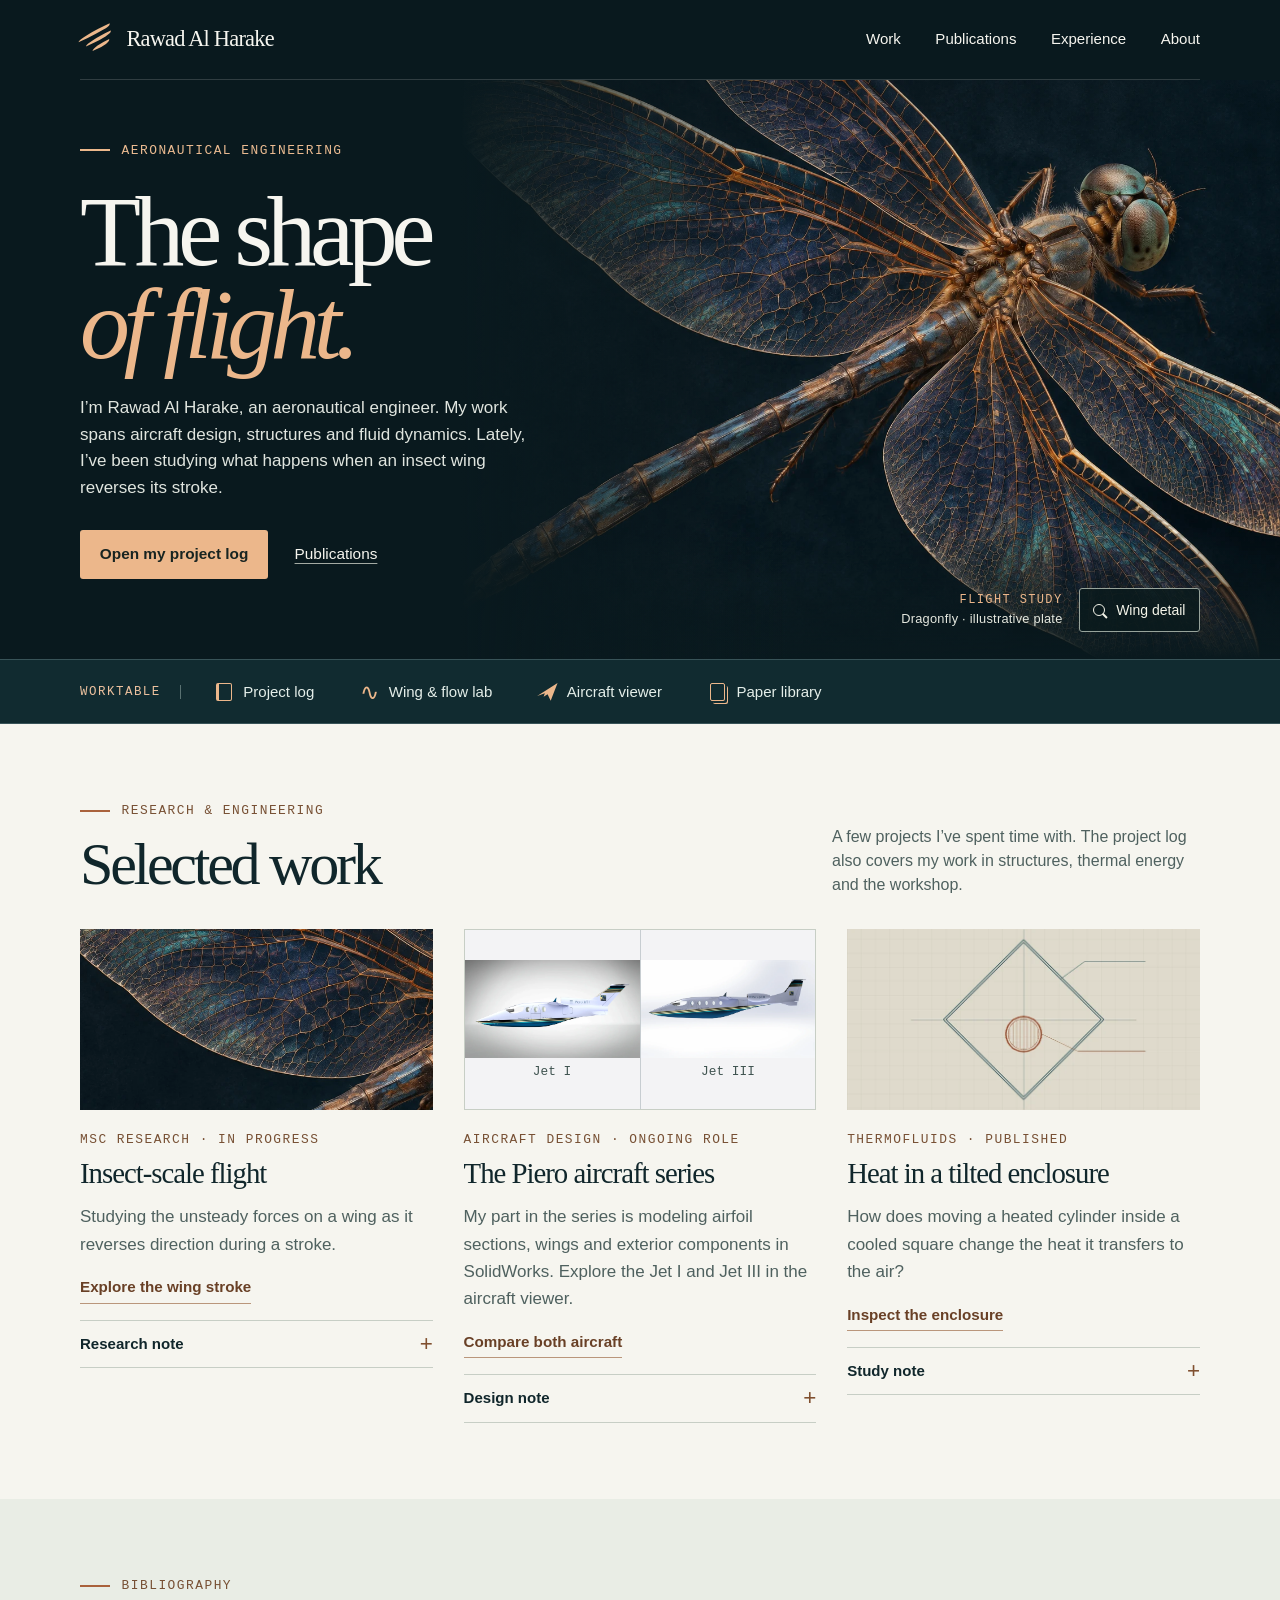
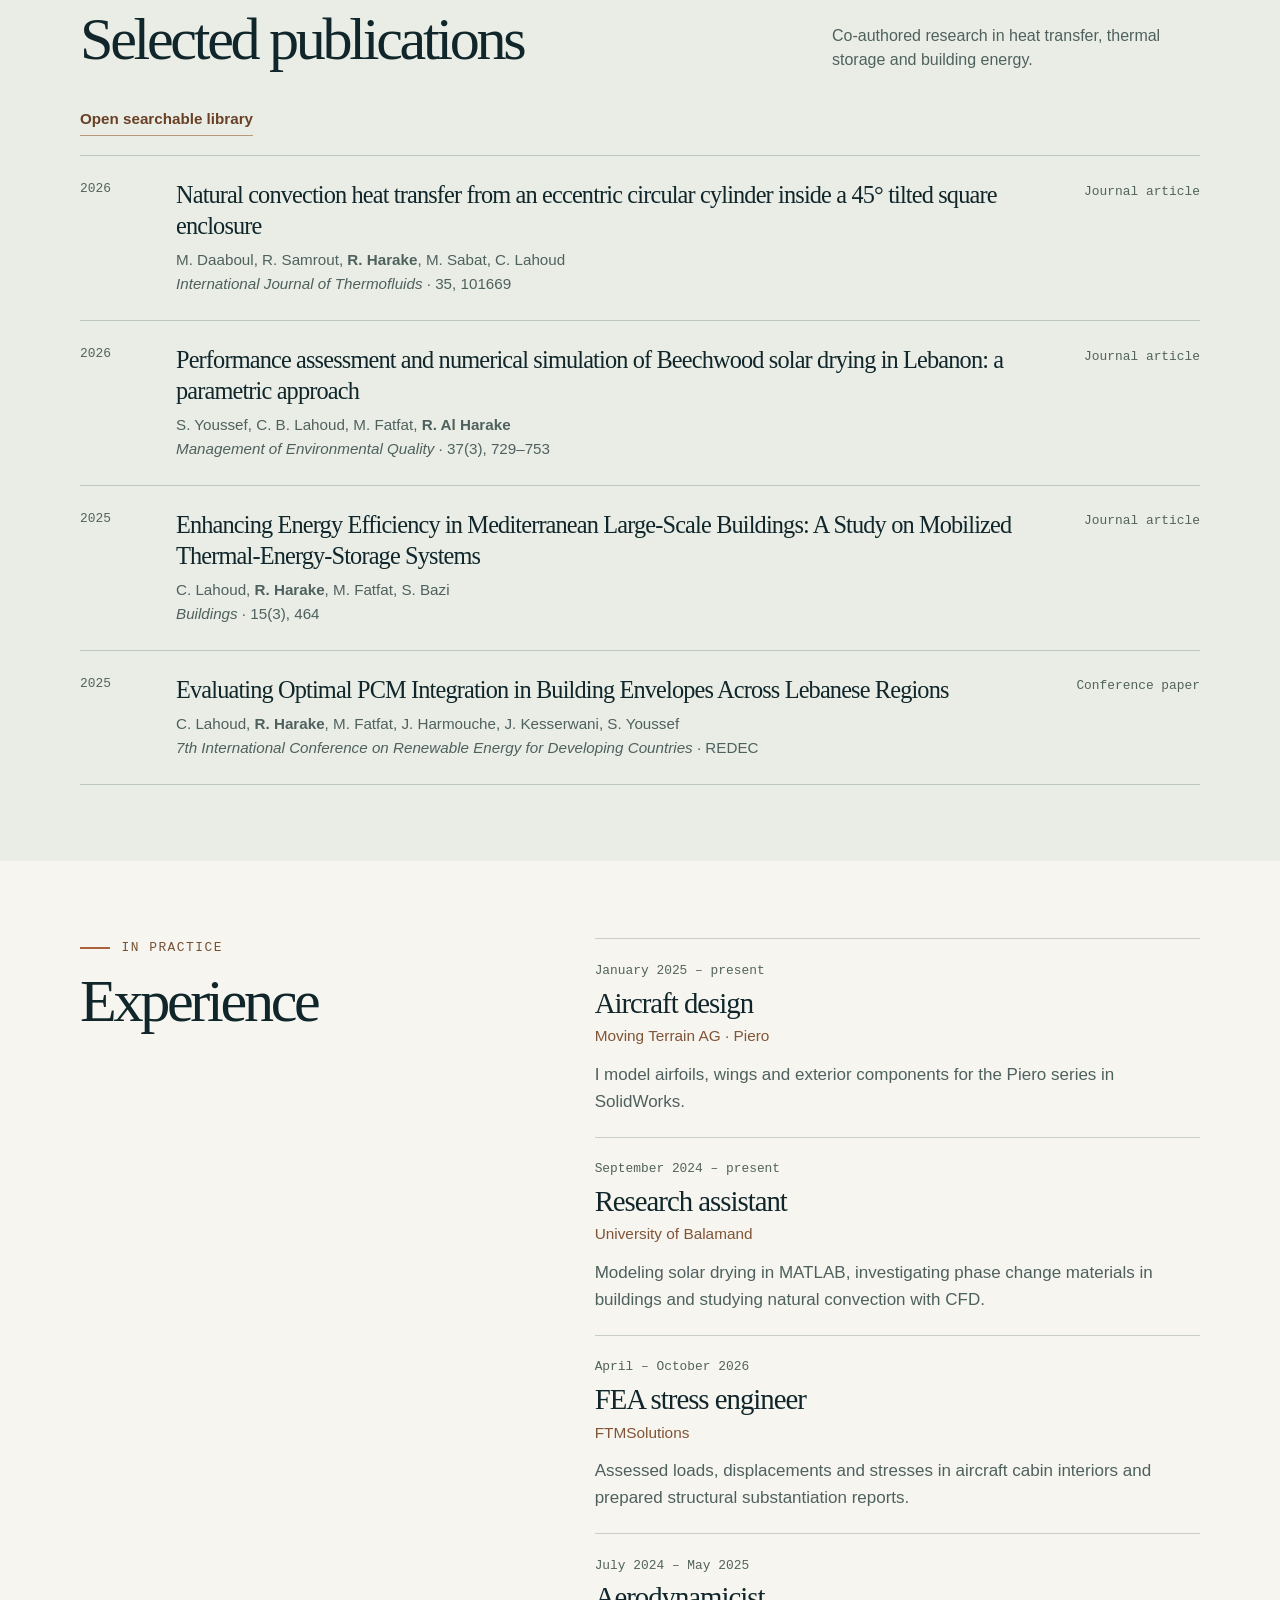
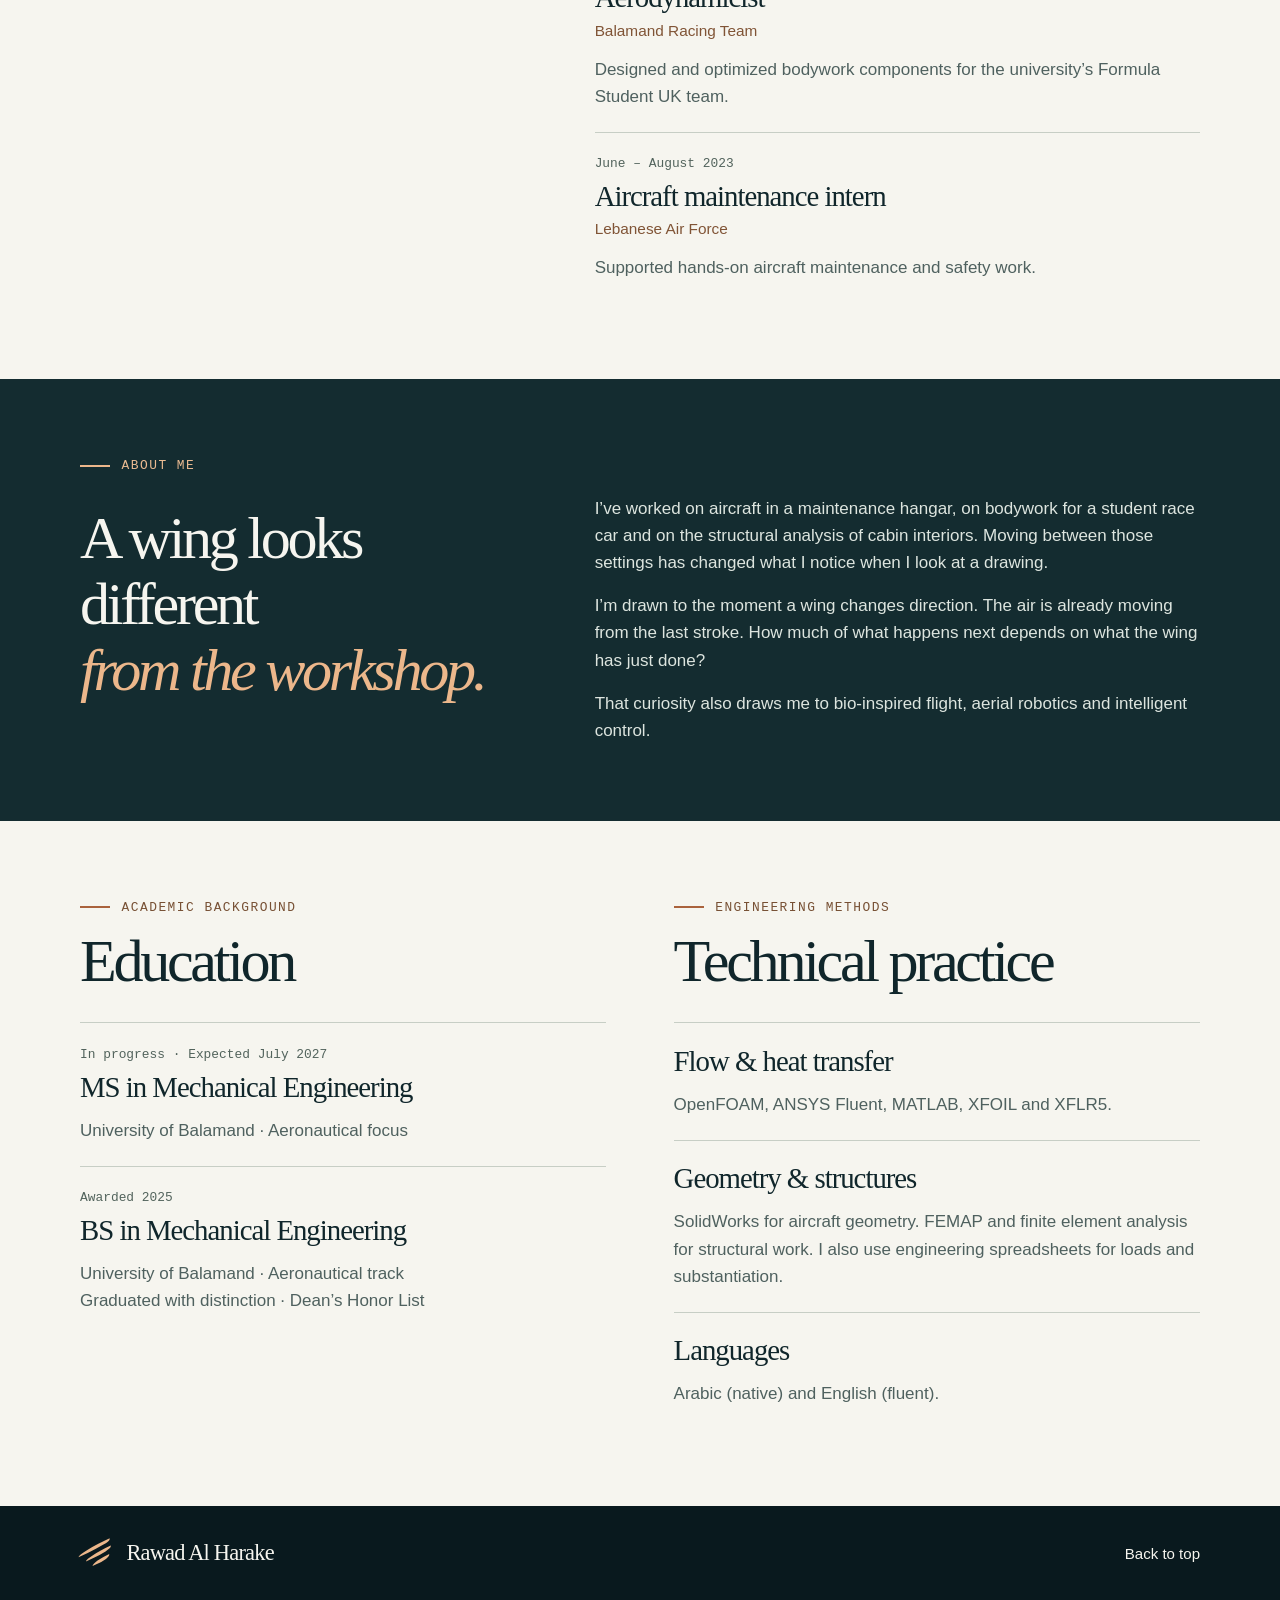
==== commit 061d2941: "Restore the editorial portfolio with an interactive engineering worktable" ====
--- a/portfolio-preview.html
+++ b/portfolio-preview.html
@@ -1,424 +1,603 @@
 <!doctype html>
 <html lang="en">
 <head>
-  <meta charset="utf-8">
-  <meta name="viewport" content="width=device-width, initial-scale=1">
-  <meta name="theme-color" content="#12292e">
-  <meta name="description" content="Explore Rawad Al Harake’s work in aircraft design, computational fluid dynamics and structural analysis.">
-  <title>Rawad Al Harake | Flight desk</title>
-  <link rel="icon" href="data:,">
-  <style>
+<meta charset="utf-8">
+<meta name="viewport" content="width=device-width, initial-scale=1">
+<meta name="theme-color" content="#09191e">
+<meta name="description" content="Rawad Al Harake’s work in aeronautical engineering, computational fluid dynamics and bio-inspired flight.">
+<title>Rawad Al Harake · Aeronautical Engineering</title>
+<link rel="icon" href="data:,">
+<style>
 :root {
-  --deep: #10272c;
-  --ink: #142c30;
+  color-scheme: light;
+  --ink: #10262b;
+  --muted: #4f615f;
+  --night: #09191e;
   --paper: #f6f5ef;
-  --mute: #526765;
-  --line: #c7d1c9;
-  --orange: #f3ad6f;
-  --rust: #864a2a;
+  --line: #c7cec5;
+  --copper: #aa623c;
+  --gold: #ecb78b;
   --serif: Georgia, "Times New Roman", serif;
-  --sans: "Segoe UI", Arial, sans-serif;
-  --mono: ui-monospace, Consolas, monospace;
-  font-family: var(--sans);
-  color: var(--ink);
-  background: var(--paper);
+  --sans: "DM Sans", "Segoe UI", Arial, sans-serif;
 }
 * { box-sizing: border-box; }
-body { margin:0; font-size:1.0625rem; line-height:1.55; }
-button,input { font:inherit; }
-button,summary,input[type="range"] { cursor:pointer; }
+html { scroll-behavior: smooth; }
+body { margin: 0; font: 1.0625rem/1.6 var(--sans); color: var(--ink); background: var(--paper); }
+a { color: inherit; text-underline-offset: .24em; }
+button, summary { font: inherit; cursor: pointer; }
+button:focus-visible, summary:focus-visible, a:focus-visible { outline: 3px solid #cf7535; outline-offset: 5px; }
+.wrap { width: min(87.5%, 80rem); margin-inline: auto; }
+h1,h2,h3,p { margin: 0; }
+h1,h2,h3 { font-family: var(--serif); font-weight: 400; }
+h2 { font-size: clamp(2.7rem,4.7vw,4.8rem); line-height: 1.1; letter-spacing: -.055em; }
+h3 { font-size: 1.8rem; line-height: 1.18; letter-spacing: -.035em; }
+.skip { position: absolute; z-index: 9; top: 0; left: 1rem; padding: .6rem 1rem; background: white; transform: translateY(-140%); }
+.skip:focus { transform: translateY(0); }
+.mast,footer { color: var(--paper); background: var(--night); }
+.navbar,footer .wrap { display: flex; align-items: center; justify-content: space-between; min-height: 5rem; gap: 1rem; }
+.navbar { border-bottom: 1px solid #ffffff28; }
+.wordmark { display: inline-flex; align-items: center; gap: .75rem; font: 500 1.4rem/1.1 var(--serif); letter-spacing: -.035em; text-decoration: none; }
+.mark { display:inline-grid; width:2.15rem; gap:3px; transform: rotate(-25deg); }
+.mark i { display:block; height:4px; border-radius: 100% 0 70% 0; background:var(--gold); transform: skewX(-30deg); }
+.mark i:nth-child(2) { width:78%; margin-left:14%; }
+.mark i:nth-child(3) { width:53%; margin-left:27%; }
+nav { display:flex; align-items:center; gap:clamp(1.1rem,2.7vw,3rem); }
+nav a,footer a { text-decoration:none; font-size:.94rem; }
+nav a:hover, footer a:hover { color:var(--gold); }
+.hero { position: relative; isolation:isolate; overflow:hidden; background:var(--night); color:var(--paper); }
+.hero-inner { min-height:clamp(35rem,43vw,43rem); display:flex; align-items:center; position:relative; padding-block:3.8rem 5rem; }
+.hero-art { position:absolute; inset:0 0 0 36%; z-index:-1; overflow:hidden; background:#06181c; }
+.hero-art img { width:100%; height:100%; object-fit:cover; object-position:55% 52%; transition:transform .8s ease; transform-origin:33% 33%; }
+.hero-art.zoomed img { transform:scale(2.2); }
+.hero-art::after { content:""; position:absolute; inset:0; background:linear-gradient(90deg,var(--night),transparent 40%),linear-gradient(0deg,var(--night),transparent 22%),linear-gradient(180deg,#09191e35,transparent 24%); }
+.hero-copy { width: min(47%,32rem); }
+.eyebrow,.micro,.period,.kind,.year { font:500 .805rem/1.5 ui-monospace,Consolas,monospace; }
+.eyebrow,.micro { text-transform:uppercase; letter-spacing:.115em; }
+.eyebrow { display:flex; align-items:center; gap:.7rem; color:#775034; }
+.rule { height:2px; width:1.9rem; display:inline-block; flex:none; background:var(--copper); }
+.pale { color:#ebbb91; }
+.pale .rule { background:var(--gold); }
+.hero h1 { font-size:clamp(5rem,7.8vw,8.8rem); line-height:.93; margin:1.6rem 0 1.5rem; letter-spacing:-.065em; }
+.hero h1 em,.about h2 em { color:var(--gold); font-weight:400; }
+.intro { max-width:28rem; color:#e0e5df; font-size:clamp(1.03rem,1.33vw,1.22rem); line-height:1.55; }
+.actions { display:flex; align-items:center; gap:1.65rem; margin-top:1.8rem; }
+.button { text-decoration:none; background:var(--gold); color:#182421; font-size:.96rem; font-weight:650; padding:.77rem 1.24rem; border-radius:3px; }
+.button:hover { background:#f8caa3; }
+.text-link { font-size:.96rem; text-decoration-color:#a4aba4; }
+.specimen-tools { position:absolute; bottom:1.7rem; right:0; text-align:right; display:flex; gap:1rem; align-items:center; color:#e5e8df; }
+.specimen-tools p { display:grid; font-size:.8rem; letter-spacing:.02em; }
+.micro { font-size:.75rem; color:var(--gold); }
+#inspect { display:inline-flex; align-items:center; gap:.5rem; min-height:2.75rem; border:1px solid #97a39b; color:#f4f4e9; background:#0a1a1dd9; padding:.5rem .85rem; border-radius:3px; font-size:.875rem; }
+#inspect[hidden] { display:none; }
+#inspect:hover, #inspect[aria-pressed="true"] { border-color:var(--gold); color:var(--gold); }
+.magnifier { position:relative; width:12px; height:12px; border-radius:50%; border:1.4px solid currentColor; margin-right:3px; }
+.magnifier::after { position:absolute; content:""; width:6px; height:1.5px; background:currentColor; transform:rotate(45deg); left:8px; top:10px; }
+.section { padding-block:clamp(3.8rem,6vw,6.75rem); }
+.section-head { display:flex; justify-content:space-between; align-items:end; gap:2.25rem; margin-bottom:2rem; }
+.section h2 { margin-top:.65rem; }
+.aside-copy { max-width:23rem; line-height:1.5; font-size:1rem; color:var(--muted); }
+.studies { display:grid; grid-template-columns:repeat(3,minmax(0,1fr)); gap:clamp(1.25rem,2.4vw,2.7rem); }
+.thumb { aspect-ratio:1.95; overflow:hidden; background:#122930; }
+.thumb img { width:100%; height:100%; object-fit:cover; display:block; }
+.crop img { transform:scale(2.35); transform-origin:23% 21%; }
+.study .eyebrow { margin:1.22rem 0 .54rem; }
+.study>p:not(.eyebrow),.roles article>p:last-child,.foundation article>p:not(.period) { margin-top:.75rem; color:var(--muted); }
+details { margin-top:1rem; border-block:1px solid var(--line); }
+summary { display:flex; align-items:center; justify-content:space-between; min-height:2.9rem; font-size:.94rem; font-weight:600; }
+summary::-webkit-details-marker { display:none; }
+summary::after { content:"+"; font:1.4rem var(--sans); color:#80502f; }
+details[open] summary::after { content:"−"; }
+details p { color:var(--muted); margin:.2rem 0 .8rem; }
+details a { display:inline-block; margin-bottom:1.2rem; }
+.papers { background:#e9ede5; }
+.paper-list { padding:0; margin:0; list-style:none; }
+.paper-list li { display:grid; grid-template-columns:5rem 1fr 9rem; gap:1rem; padding:1.45rem 0; border-top:1px solid #bcc8bc; }
+.paper-list li:last-child { border-bottom:1px solid #bcc8bc; }
+.paper-list h3 { font-size:clamp(1.3rem,1.9vw,1.75rem); line-height:1.28; margin-bottom:.42rem; }
+.paper-list a { text-decoration:none; }
+.paper-list a:hover { text-decoration:underline; }
+.paper-list p { color:var(--muted); font-size:.95rem; }
+.year,.kind,.period { color:#52635c; }
+.kind { text-align:right; padding-top:.15rem; }
+.split,.about-grid,.foundation { display:grid; gap:6%; grid-template-columns: .85fr 1.15fr; }
+.roles article,.foundation article { padding:1.35rem 0; border-top:1px solid var(--line); }
+.period { margin-bottom:.4rem; }
+.org { color:#805436; margin-top:.22rem; font-size:.96rem; }
+.about { background:#142c30; color:var(--paper); }
+.about-grid { margin-top:1.2rem; }
+.about-grid p { color:#dde5df; margin-bottom:1rem; }
+.about-grid p:last-child { margin:0; }
+.about h3 { color:var(--gold); margin:1.4rem 0 .65rem; }
+.foundation { grid-template-columns:1fr 1fr; }
+.foundation h2 { margin-bottom:1.8rem; }
+footer .wrap { min-height:6rem; }
+@media (max-width:820px) {
+ .wrap { width:90%; }
+ .hero-copy { width:52%; }
+ .specimen-tools { bottom:1rem; }
+ .section-head { align-items:start; }
+ .aside-copy { max-width:18rem; }
+ .studies { gap:1rem; }
+ .study h3 { font-size:1.5rem; }
+ .paper-list li { grid-template-columns:3rem 1fr 7.5rem; }
+}
+@media (max-width:640px) {
+ .navbar { flex-wrap:wrap; gap:0; padding:1rem 0 .45rem; }
+ .navbar .wordmark { width:100%; }
+ nav { width:100%; justify-content:space-between; gap:.4rem; margin-top:.65rem; }
+ nav a { display:inline-flex; align-items:center; min-height:2.75rem; }
+ .hero-inner { min-height:0; padding:2.6rem 0 13.75rem; }
+ .hero-copy { width:100%; }
+ .hero-art { inset:auto 0 0 0; height:49%; }
+ .hero-art img { object-position:50% 42%; }
+ .hero-art::after { background:linear-gradient(180deg,var(--night),transparent 35%,transparent 65%,#071518 100%); }
+ .hero h1 { margin:1.2rem 0; font-size:clamp(4.3rem,15vw,5.8rem); }
+ .intro { max-width:29rem; }
+ .actions { margin-top:1.25rem; }
+ .specimen-tools { bottom:.8rem; }
+ .section-head { display:block; }
+ .aside-copy { margin-top:1rem; max-width:30rem; }
+ .studies,.split,.about-grid,.foundation { grid-template-columns:1fr; gap:2.2rem; }
+ .study h3 { font-size:1.9rem; }
+ .paper-list li { grid-template-columns:1fr auto; gap:.5rem 1rem; }
+ .paper-list li>div { grid-column:1/-1; grid-row:2; }
+ .kind { grid-column:2; grid-row:1; padding:0; }
+ .about-grid { gap:1.5rem; }
+ .foundation h2 { margin-bottom:1.2rem; }
+}
+@media (prefers-reduced-motion:reduce) {
+ html { scroll-behavior:auto; }
+ .hero-art img { transition:none; }
+}
+
+/* The editorial page stays readable underneath the worktable. */
 [hidden] { display:none !important; }
-a { color:inherit; text-underline-offset:.2em; }
-a:focus-visible,button:focus-visible,input:focus-visible,summary:focus-visible { outline:3px solid #da8248; outline-offset:4px; }
-h1,h2,h3,h4,p,figure { margin:0; }
-h1,h2,h3 { line-height:1.08; font-family:var(--serif); font-weight:400; letter-spacing:-.045em; }
-h4 { font-size:1.1rem; line-height:1.35; }
-h1:focus,h2:focus,main:focus { outline:none; }
-h3 { font-size:clamp(1.7rem,2.7vw,2.55rem); }
-.wrap { width:min(90%,81rem); margin-inline:auto; }
-.skip,.sr-only { position:absolute; overflow:hidden; clip-path:inset(50%); height:1px; width:1px; }
-.skip:focus { clip-path:none; z-index:10; width:auto; height:auto; top:.6rem; left:.6rem; background:white; padding:.65rem; }
-header { background:var(--deep); color:#fffaf0; border-bottom:1px solid #385056; }
-.topbar,.footer-inner { display:flex; align-items:center; gap:1.5rem; min-height:4.6rem; }
-.brand,.breadcrumb a,.find,.footer-inner a { text-decoration:none; }
-.brand { font-family:var(--serif); font-size:1.42rem; letter-spacing:-.04em; display:flex; align-items:center; gap:.75rem; }
-.insignia { display:grid; width:31px; gap:3px; transform:rotate(-23deg); }
-.insignia i { background:var(--orange); height:3px; border-radius:100% 0 70% 0; }
-.insignia i:nth-child(2) { width:80%; margin-left:12%; }
-.insignia i:nth-child(3) { width:52%; margin-left:26%; }
-.breadcrumb { border-left:1px solid #90aaa659; padding-left:1.5rem; color:#c5d4ce; font:.89rem var(--mono); }
-.find { margin-left:auto; color:#e9eee9; background:transparent; border:1px solid #718482; border-radius:5px; padding:.55rem .85rem; font-size:.9rem; display:flex; align-items:center; gap:.7rem; }
-kbd { border:1px solid #83918e; padding:0 .3rem; border-radius:3px; font-size:.82rem; }
-.lens { border:1.5px solid currentColor; border-radius:50%; width:12px; height:12px; position:relative; }
-.lens::after { content:""; background:currentColor; width:6px; height:1.5px; position:absolute; top:10px; left:8px; transform:rotate(45deg); }
-.cover { position:relative; isolation:isolate; overflow:hidden; background:#152d32; color:#f7f7ee; }
-.cover-image { position:absolute; z-index:-1; inset:0 0 0 30%; }
-.cover-image img { width:100%; height:100%; display:block; object-fit:cover; object-position:59% 50%; }
-.cover-image::after { content:""; position:absolute; inset:0; background:linear-gradient(90deg,#152d32 0%,#152d32d0 11%,#152d3248 34%,transparent 60%),linear-gradient(0deg,#0c222b82,transparent 23%); }
-.cover-inner { position:relative; display:flex; align-items:center; min-height:clamp(29rem,38vw,37rem); padding-block:2.8rem; }
-.identity { width:min(43%,30rem); }
-.label,.date,.year,.kind,.section-line>span,.range-ends,.entry>span { font:.82rem/1.45 var(--mono); }
-.label { color:var(--rust); letter-spacing:.11em; text-transform:uppercase; display:flex; align-items:center; gap:.7rem; }
-.label i { background:currentColor; width:1.85rem; height:2px; }
-.cover .label { color:#ffd2a8; }
-h1 { margin:1.05rem 0 .95rem; font-size:clamp(4.4rem,7.5vw,8.2rem); line-height:.9; letter-spacing:-.065em; }
-h1 em { color:#ffce9c; font-weight:normal; }
-.lede { max-width:27rem; line-height:1.5; font-size:clamp(1rem,1.3vw,1.18rem); }
-.primary { display:inline-flex; text-decoration:none; color:#152a2a; background:#ffbf87; border-radius:3px; font-size:.98rem; font-weight:650; margin-top:1.5rem; padding:.72rem 1.15rem; }
-.primary:hover { background:#ffd3b0; }
-.credit { position:absolute; bottom:.8rem; right:0; color:white; background:#14292de0; border-radius:3px; padding:.3rem .65rem; font:.77rem var(--mono); text-decoration:none; }
-.launch-area { padding-block:2.1rem 2.9rem; }
-.section-line { display:flex; align-items:baseline; gap:1rem; margin-bottom:1.15rem; }
-.section-line h2 { font-size:2.25rem; }
-.section-line>span { color:var(--mute); }
-.launchers { display:grid; grid-template-columns:repeat(4,minmax(0,1fr)); gap:1rem; }
-.launchers a { border:1px solid #bcc9c3; padding:1.12rem; text-decoration:none; display:grid; justify-items:start; align-content:start; position:relative; background:#fbfbf7; border-radius:5px; transition:transform .16s,background .16s,border-color .16s; }
-.launchers a:hover { transform:translateY(-3px); border-color:#6d8a78; background:#eef3eb; }
-.icon { width:2.25rem; height:2.25rem; display:grid; place-items:center; background:#e0eae1; color:#294c41; border-radius:5px; font:1.62rem/1 var(--serif); margin-bottom:.85rem; }
-.flow-icon { background:#dce9ea; color:#295966; font-size:2.3rem; }
-.papers-icon { background:#f4e6d4; }
-.papers-icon i,.log-icon i { width:15px; height:18px; border:1.5px solid #794f32; box-shadow:3px 3px #f4e6d4,4px 4px #96643c; background:repeating-linear-gradient(0deg,transparent 0 4px,#905b3d 5px 6px) center / 7px 11px no-repeat; }
-.log-icon { background:#e7e3eb; }
-.log-icon i { border-color:#53465d; border-left:4px solid #53465d; box-shadow:none; background:none; }
-.launchers strong { font:500 clamp(1.2rem,1.9vw,1.75rem)/1.15 var(--serif); letter-spacing:-.035em; }
-.launchers a>span:last-child,.hint { color:var(--mute); font-size:.94rem; margin-top:.45rem; }
-.workspace { min-height:67vh; padding-block:clamp(2.6rem,5vw,5rem); }
-.title { font-size:clamp(3rem,6vw,6rem); margin:.65rem 0 .9rem; }
-.summary { max-width:49rem; font-size:clamp(1.05rem,1.6vw,1.32rem); color:#3c5757; }
-.hangar-layout,.bench-layout,.log-layout { display:grid; grid-template-columns:minmax(0,1.5fr) minmax(0,1fr); gap:clamp(1.5rem,3.4vw,4rem); align-items:start; margin-top:2.3rem; }
-.aircraft-plate,.rig { border:1px solid var(--line); background:#edf1ed; }
-.stage img { width:100%; height:auto; aspect-ratio:16/9; object-fit:contain; display:block; background:#fafafa; }
-figcaption { font:.81rem/1.4 var(--mono); padding:.85rem 1rem; border-top:1px solid var(--line); color:#455b59; }
-.inspector h3 { margin:.6rem 0 1rem; }
-.choices,.filters { display:flex; flex-wrap:wrap; gap:.44rem; margin:1rem 0 1.4rem; }
-.choices button,.filters button,#close-finder { background:transparent; color:var(--ink); border:1px solid #9aada4; padding:.52rem .95rem; border-radius:4px; font-size:.95rem; min-height:2.75rem; }
-button[aria-pressed="true"] { color:#fff9ec; background:#1e3b3d; border-color:#1e3b3d; }
-.inspector h4 { margin-bottom:.35rem; }
-.inspector p:not(.label),.research-note p:not(.label),.bio p { color:#415b59; }
-.inspector .subnote { border-top:1px solid var(--line); padding-top:1rem; margin-top:1rem; }
-.inline-link { display:inline-block; margin-top:1rem; font-weight:600; }
-.diagram { position:relative; height:clamp(16rem,30vw,23rem); background-color:#172f33; background-image:linear-gradient(#9fb9a817 1px,transparent 1px),linear-gradient(90deg,#9fb9a817 1px,transparent 1px); background-size:24px 24px; }
-.enclosure { position:absolute; width:9.8rem; height:9.8rem; left:50%; top:50%; transform:translate(-50%,-50%) rotate(45deg); border:3px double #a8d7c5; }
-.centreline { position:absolute; top:50%; left:16%; right:16%; border-top:1px dashed #91aca885; }
-.cylinder { position:absolute; left:50%; top:50%; width:2.5rem; height:2.5rem; border:2px solid #f6bd91; border-radius:50%; background:repeating-linear-gradient(135deg,#83573e 0px 4px,#ebaa79 5px 6px); transform:translate(-50%,calc(-50% + var(--offset,0rem))); transition:transform .2s; }
-.key { width:.75rem; height:.75rem; border:2px solid #438271; display:inline-block; vertical-align:-.06rem; margin-right:.3rem; }
-.key.hot { border-radius:50%; background:#b7794b; border-color:#93582f; margin-left:1rem; }
-#offset-control { background:#e9eee7; padding:.9rem 1rem; margin:1rem 0; border-radius:4px; }
-#position { float:right; font-size:.92rem; color:#485d55; }
-#offset { display:block; width:100%; accent-color:#24615b; margin:.75rem 0; }
-.range-ends { display:flex; justify-content:space-between; }
-.research-note { margin-top:2.5rem; border-top:1px solid var(--line); padding-top:1.6rem; display:grid; grid-template-columns:1fr 1.4fr; gap:2rem; }
-.research-note h3 { margin-top:.5rem; }
-.filters { margin-top:1.7rem; }
-.paper-list { list-style:none; padding:0; margin:1.7rem 0; }
-.paper-list li { display:grid; grid-template-columns:4rem 1fr 8rem; gap:1rem; padding:1.3rem 0; border-top:1px solid var(--line); }
-.paper-list h3 { font-size:clamp(1.35rem,2.2vw,2rem); line-height:1.2; margin:0 0 .55rem; }
-.paper-list h3 a { text-decoration:none; }
-.paper-list h3 a:hover { text-decoration:underline; }
-.paper-list p,.role p { color:var(--mute); }
-.paper-list .kind { text-align:right; }
-.log-layout { grid-template-columns:minmax(0,1.25fr) minmax(0,1fr); }
-.role { border-top:1px solid var(--line); }
-.hint { margin-bottom:1.2rem; }
-.role summary { list-style:none; display:grid; position:relative; padding:1rem 2.5rem 1rem 0; }
-.role summary::-webkit-details-marker { display:none; }
-.role summary::after { content:"+"; position:absolute; top:40%; right:.5rem; color:var(--rust); font-size:1.5rem; }
-.role[open] summary::after { content:"−"; }
-.role strong { font:500 1.5rem var(--serif); margin:.2rem 0; }
-.role summary>span:last-child { color:var(--mute); }
-.role p { margin:0 0 1rem; }
-.bio { background:#e8eee7; padding:clamp(1.4rem,2.8vw,2.4rem); border-radius:4px; }
-.bio h3:not(:first-child) { margin-top:1.8rem; }
-.bio p,.entry h4 { margin-top:.35rem; }
-.entry { margin-top:1rem; }
-.entry>span,.date,.year,.kind { color:var(--mute); }
-footer { border-top:1px solid var(--line); background:#e8ede6; }
-.footer-inner { justify-content:space-between; font-size:.9rem; }
-.footer-inner nav { display:flex; flex-wrap:wrap; gap:1rem; }
-.footer-inner a:hover,.credit:hover,.breadcrumb a:hover { text-decoration:underline; }
-a[aria-current="page"] { font-weight:700; text-decoration:underline; }
-dialog { width:min(33rem,93%); max-height:78vh; overflow:auto; padding:1.5rem; border:1px solid #9bafa5; border-radius:7px; background:var(--paper); color:var(--ink); box-shadow:0 16px 64px #0e222d52; }
-dialog::backdrop { background:#09202cc2; }
-.dialog-head { display:flex; justify-content:space-between; align-items:center; margin-bottom:1rem; }
-.dialog-head h2 { font-size:2.1rem; }
-dialog label { font-size:.94rem; }
-#query { width:100%; padding:.75rem; margin:.4rem 0; border:1px solid #84998d; border-radius:3px; }
-#matches { list-style:none; padding:0; margin:.7rem 0; }
-#matches a { display:block; text-decoration:none; border-top:1px solid var(--line); padding:.65rem 0; }
-#matches a:hover { text-decoration:underline; }
-#match-count { font-size:.92rem; color:var(--mute); }
-@media (max-width:820px) {
- .launchers { grid-template-columns:1fr 1fr; }
- .identity { width:48%; }
- .breadcrumb { display:none; }
- .hangar-layout,.bench-layout { grid-template-columns:1.15fr 1fr; }
-}
-@media (max-width:650px) {
- .wrap { width:90%; }
- .topbar { gap:.45rem; min-height:4rem; }
- .brand { font-size:1.2rem; gap:.45rem; }
- .find { gap:.45rem; padding:.5rem .6rem; font-size:.83rem; }
- kbd { display:none; }
- .cover-inner { min-height:0; padding-top:1.9rem; padding-bottom:clamp(10.5rem,48vw,17.5rem); }
- .identity { width:100%; max-width:32rem; }
- h1 { font-size:clamp(3.8rem,15vw,5.7rem); }
- .cover-image { inset:auto 0 0; height:clamp(10.5rem,48vw,17.5rem); }
- .cover-image img { object-position:center 52%; }
- .cover-image::after { background:linear-gradient(180deg,#152d32 0%,transparent 27%); }
- .primary { margin-top:1rem; }
- .credit { bottom:.35rem; font-size:.72rem; }
- .launch-area { padding-block:1.5rem 2rem; }
- .launchers { gap:.6rem; }
- .launchers a { padding:.85rem; }
- .launchers a>span:last-child { font-size:.88rem; }
- .section-line { gap:.7rem; }
- .section-line h2 { font-size:1.85rem; }
- .hangar-layout,.bench-layout,.log-layout,.research-note { grid-template-columns:1fr; gap:1.5rem; }
- .paper-list li { grid-template-columns:1fr auto; gap:.5rem; }
- .paper-list li>div { grid-column:1/-1; grid-row:2; }
- .kind { grid-column:2; grid-row:1; }
- .footer-inner { flex-wrap:wrap; padding-block:1rem; gap:.65rem; }
-}
-@media (prefers-reduced-motion:reduce) {
- *,*::before,*::after { transition:none !important; animation:none !important; }
+button,input { font-family:inherit; }
+button.button { border:0; }
+.launch-text { display:inline-block; margin-top:.9rem; color:#694026; background:none; border:0; border-bottom:1px solid #ba967b; padding:.2rem 0; font-size:.95rem; font-weight:600; }
+.papers>.wrap>.launch-text { margin:0 0 1.2rem; }
+.airpair { display:flex; aspect-ratio:1.95; background:#f3f3f5; border:1px solid var(--line); overflow:hidden; }
+.airpair figure { margin:0; min-width:0; flex:1; display:flex; flex-direction:column; justify-content:center; }
+.airpair figure+figure { border-left:1px solid #c7cdd1; }
+.airpair img { width:100%; display:block; }
+.airpair figcaption { text-align:center; font:.8rem ui-monospace,monospace; color:#405451; margin-top:.35rem; }
+.tray { color:#e4eee9; background:#112b30; border-block:1px solid #385358; }
+.tray-inner { width:min(87.5%,80rem); margin:auto; display:flex; align-items:center; gap:clamp(.25rem,1.6vw,1.6rem); padding:.55rem 0; }
+.tray-title { color:#edc19e; font:.78rem ui-monospace,monospace; text-transform:uppercase; letter-spacing:.12em; padding-right:1.2rem; border-right:1px solid #597171; }
+.tray button { display:inline-flex; align-items:center; gap:.55rem; color:inherit; padding:.62rem .7rem; min-height:2.75rem; background:transparent; border:1px solid transparent; border-radius:4px; font-size:.94rem; }
+.tray button:hover,.tray button[data-active="true"] { background:#294247; border-color:#728b88; }
+.tray button[data-paused="true"] { text-decoration:underline dotted; text-underline-offset:4px; }
+.glyph { display:inline-grid; place-items:center; width:1.3rem; height:1.3rem; color:var(--gold); flex:none; font:1.45rem/1 Georgia,serif; }
+.glyph.wave::before { content:"∿"; }
+.glyph.air::before { content:""; width:100%; height:90%; background:currentColor; clip-path:polygon(0 73%,98% 4%,65% 98%,50% 64%,31% 77%,37% 59%); }
+.glyph.log::before,.glyph.book::before { content:""; width:.8rem; height:1rem; border:1px solid currentColor; border-left:3px solid currentColor; border-radius:2px; }
+.glyph.book::before { border-left:1px solid; box-shadow:2px 2px #112b30,3px 3px currentColor; }
+.windows-open .tray { position:fixed; bottom:max(.7rem,env(safe-area-inset-bottom)); left:50%; transform:translateX(-50%); z-index:999; background:#10292ff5; border:1px solid #59706d; border-radius:9px; box-shadow:0 6px 24px #05131644; }
+.windows-open .tray-inner { width:max-content; max-width:98vw; padding:.22rem .45rem; gap:.18rem; }
+.windows-open .tray-title { display:none; }
+.windows-open footer { padding-bottom:4.5rem; }
+.work-window { position:fixed; left:var(--wx,8vw); top:var(--wy,5vh); z-index:10; width:min(42rem,92vw); max-height:calc(100dvh - 6.6rem); display:flex; flex-direction:column; overflow:hidden; color:var(--ink); background:#f9f8f2; border:1px solid #667f7c; border-radius:9px; box-shadow:0 18px 70px #00191f4d,0 3px 12px #00191f22; }
+.work-window.on-top { box-shadow:0 22px 80px #00191f60,0 3px 12px #00191f30; }
+.work-window.expanded { left:3vw; top:2vh; width:94vw; height:calc(96dvh - 4.2rem); max-height:none; }
+.work-window.expanded .window-body { width:min(100%,68rem); margin-inline:auto; }
+.work-window:focus { outline:none; }
+.window-bar { flex:none; display:flex; gap:.55rem; align-items:center; padding:.2rem .45rem .2rem .85rem; background:#3a5355; color:#f6f3e9; cursor:grab; touch-action:none; user-select:none; }
+.on-top .window-bar { background:#16363b; }
+.window-bar:active { cursor:grabbing; }
+.handle { color:#d6ae86; font-size:1.2rem; }
+.window-bar strong { font:500 .9rem ui-monospace,monospace; }
+.window-buttons { margin-left:auto; display:flex; gap:2px; }
+.window-buttons button { border:0; color:inherit; background:transparent; border-radius:3px; width:2.4rem; height:2.5rem; font-size:1.35rem; }
+.window-buttons button:hover { background:#476264; }
+.window-body { padding:clamp(1.15rem,2.3vw,2rem); overflow:auto; overscroll-behavior:contain; }
+.window-body h3 { font-size:clamp(1.85rem,3.2vw,3.25rem); margin:.4rem 0 .75rem; }
+.window-body p { line-height:1.5; }
+.window-body .small { color:var(--muted); font-size:.9rem; margin:.8rem 0; }
+.window-body label { display:inline-block; margin:.65rem 0 .35rem; font-weight:600; }
+.window-body input[type="search"] { display:block; width:100%; color:var(--ink); padding:.58rem .7rem; border:1px solid #8a9a92; border-radius:4px; font-size:1rem; }
+.seg { display:flex; flex-wrap:wrap; gap:.35rem; margin:1rem 0; }
+.seg button,.work-btn { border:1px solid #9baaa0; border-radius:3px; color:var(--ink); background:#f8f9f3; padding:.46rem .68rem; min-height:2.65rem; font-size:.91rem; }
+.seg button[aria-pressed="true"],.work-btn[aria-pressed="true"] { color:#fbfaf2; background:#214144; border-color:#214144; }
+.aircraft-views { display:flex; gap:.65rem; align-items:stretch; }
+.aircraft-views figure { margin:0; min-width:0; flex:1; border:1px solid #c7d1cb; background:#fff; display:flex; flex-direction:column; }
+.aircraft-views figcaption { font:1.5rem var(--serif); padding:.65rem .7rem 0; }
+.aircraft-views img { width:100%; aspect-ratio:16/10; object-fit:contain; }
+.aircraft-views a { color:var(--muted); font:.78rem ui-monospace,monospace; padding:.6rem .7rem; }
+.control-line { display:flex; align-items:baseline; gap:1rem; justify-content:space-between; }
+.control-line output { color:var(--muted); font:.84rem ui-monospace,monospace; }
+.window-body input[type="range"] { width:100%; accent-color:#376860; margin:.6rem 0 1rem; cursor:pointer; }
+.wing-drawing,.apparatus { margin-top:1rem; background:#10282e; border-radius:4px; overflow:hidden; }
+#stroke-canvas { width:100%; height:auto; display:block; }
+.apparatus { height:14.5rem; position:relative; background-image:linear-gradient(#79928a25 1px,transparent 1px),linear-gradient(90deg,#79928a25 1px,transparent 1px); background-size:21px 21px; }
+.wall,.apparatus #source-disc { position:absolute; top:50%; left:50%; }
+.wall { width:8.3rem; height:8.3rem; border:3px double #addaCA; transform:translate(-50%,-50%) rotate(45deg); }
+#source-disc { width:2.3rem; height:2.3rem; background:repeating-linear-gradient(135deg,#9b6244 0 3px,#e5a67a 4px 5px); border:2px solid var(--gold); border-radius:50%; transform:translate(-50%,calc(-50% + var(--dy,0rem))); }
+.record { margin:0; border-bottom:0; }
+.record:last-child { border-bottom:1px solid var(--line); }
+.record summary { padding:.68rem .1rem; }
+.record summary>span { display:grid; font:1.25rem var(--serif); }
+.record summary small { color:var(--muted); font:.78rem/1.45 ui-monospace,monospace; margin-bottom:.25rem; }
+.record .launch-text { margin:0 0 1rem; }
+#shelf { list-style:none; padding:0; }
+#shelf li { border-top:1px solid var(--line); padding:.8rem 0; }
+#shelf a { font:1.2rem/1.3 var(--serif); }
+#shelf small { display:block; color:var(--muted); margin-top:.35rem; }
+@media(max-width:760px) {
+ .tray-inner,.windows-open .tray-inner { width:100%; display:grid; grid-template-columns:repeat(4,1fr); justify-items:stretch; gap:0; padding:.22rem; }
+ .tray-title { display:none; }
+ .tray button { flex-direction:column; justify-content:center; gap:.25rem; padding:.4rem .15rem; font-size:.78rem; }
+ .windows-open .tray { width:calc(100% - .6rem); bottom:.3rem; }
+ .work-window,.work-window.expanded { inset:.4rem .4rem auto; width:auto; height:calc(100dvh - 5.3rem); max-height:none; }
+ .window-buttons .maximize,.handle { display:none; }
+ .window-bar { cursor:default; touch-action:auto; }
+ .window-body { padding:1.1rem; }
+ .aircraft-views figcaption { font-size:1.25rem; }
+ .seg { gap:.3rem; }
+ .seg button { padding:.46rem .55rem; }
+}
+@media(max-height:570px) and (min-width:761px) {
+ .work-window { max-height:calc(100dvh - 4.7rem); }
+}
+@media(prefers-reduced-motion:no-preference) {
+ .work-window.revealed { animation:unfold .18s ease-out; }
+ @keyframes unfold { from { opacity:.1; transform:translateY(8px); } to { opacity:1; transform:translateY(0); } }
 }
 
 </style>
 
 </head>
 <body>
-<a class="skip" href="#content">Skip to content</a>
-<header><div class="wrap topbar">
-  <a href="#desk" class="brand"><span class="insignia" aria-hidden="true"><i></i><i></i><i></i></span>Rawad Al Harake</a>
-  <span class="breadcrumb"><a href="#desk">Flight desk</a><span id="crumb"></span></span>
-  <button type="button" id="find" class="find" hidden><span aria-hidden="true" class="lens"></span>Find on desk <kbd>/</kbd></button>
-</div></header>
-<main id="content" tabindex="-1">
-<section class="view" id="desk" aria-labelledby="desk-title">
-  <div class="cover">
-    <div class="cover-image"><img src="[data-uri]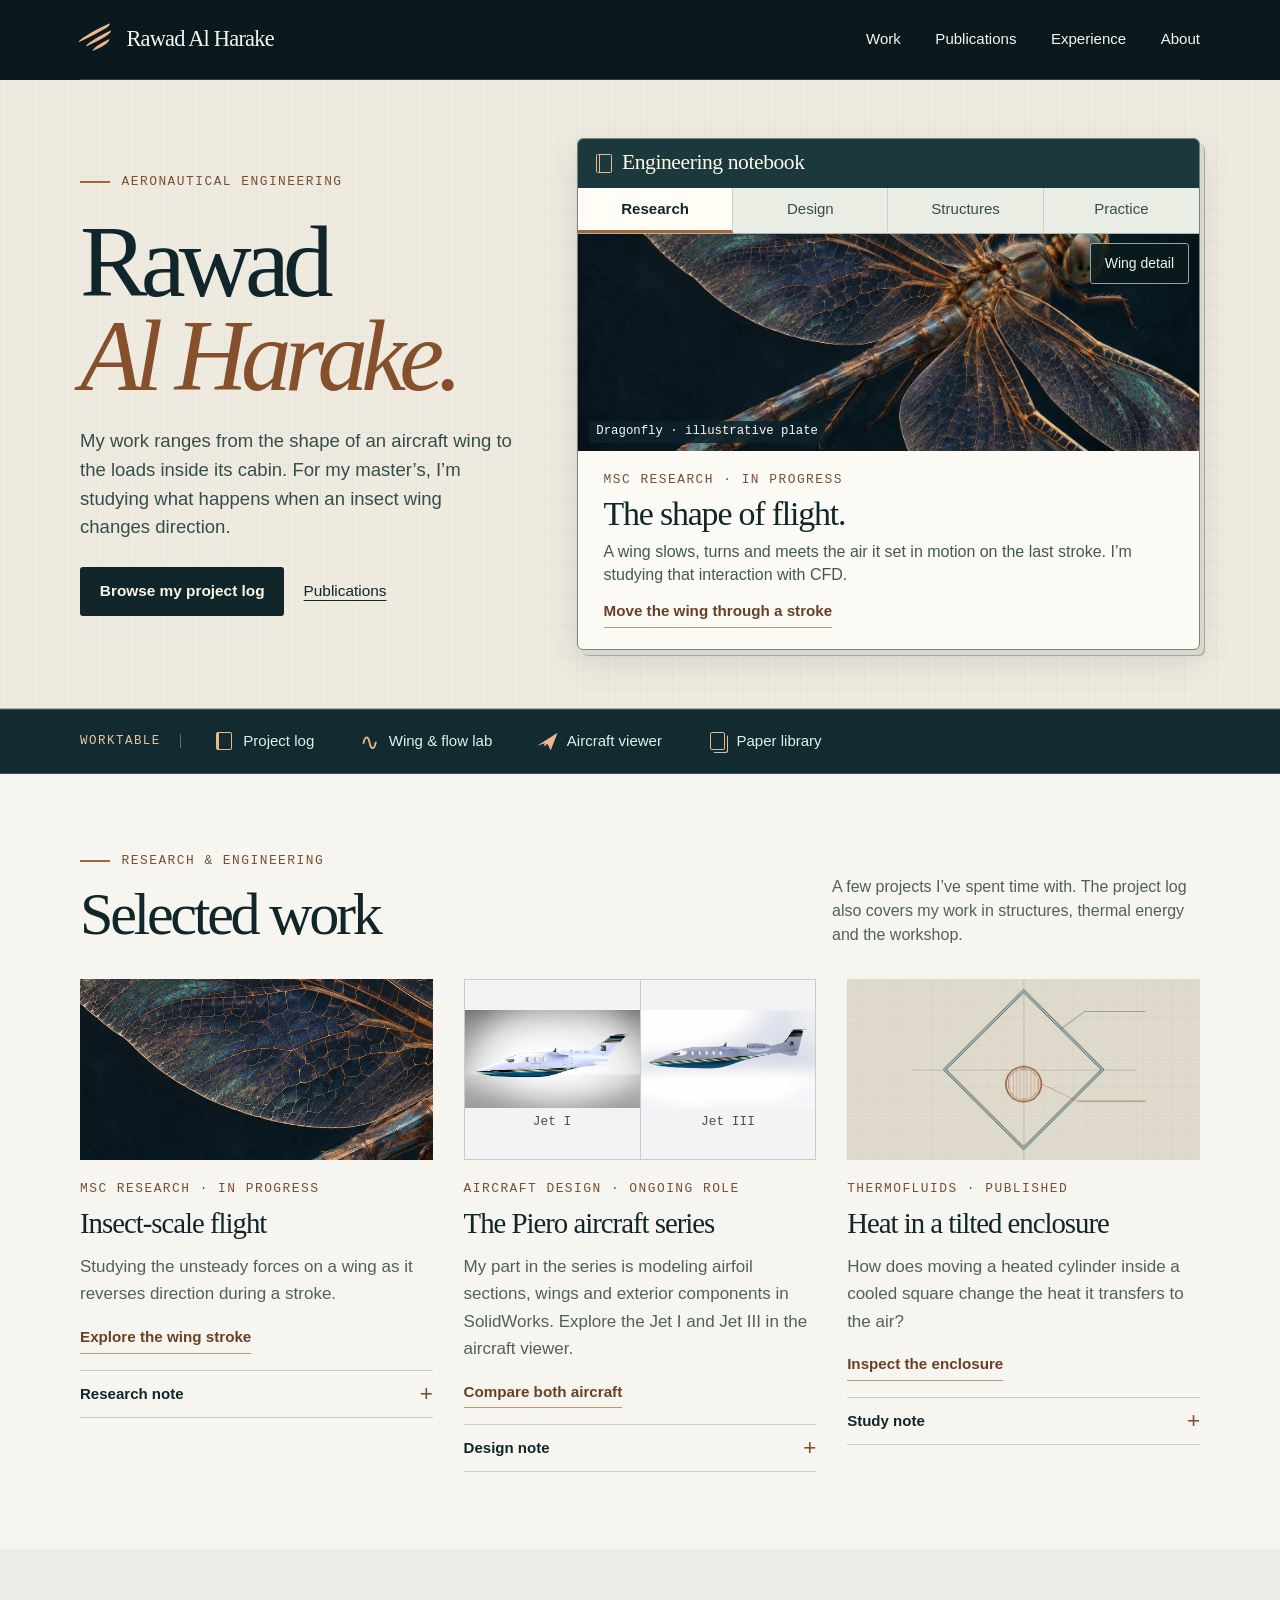
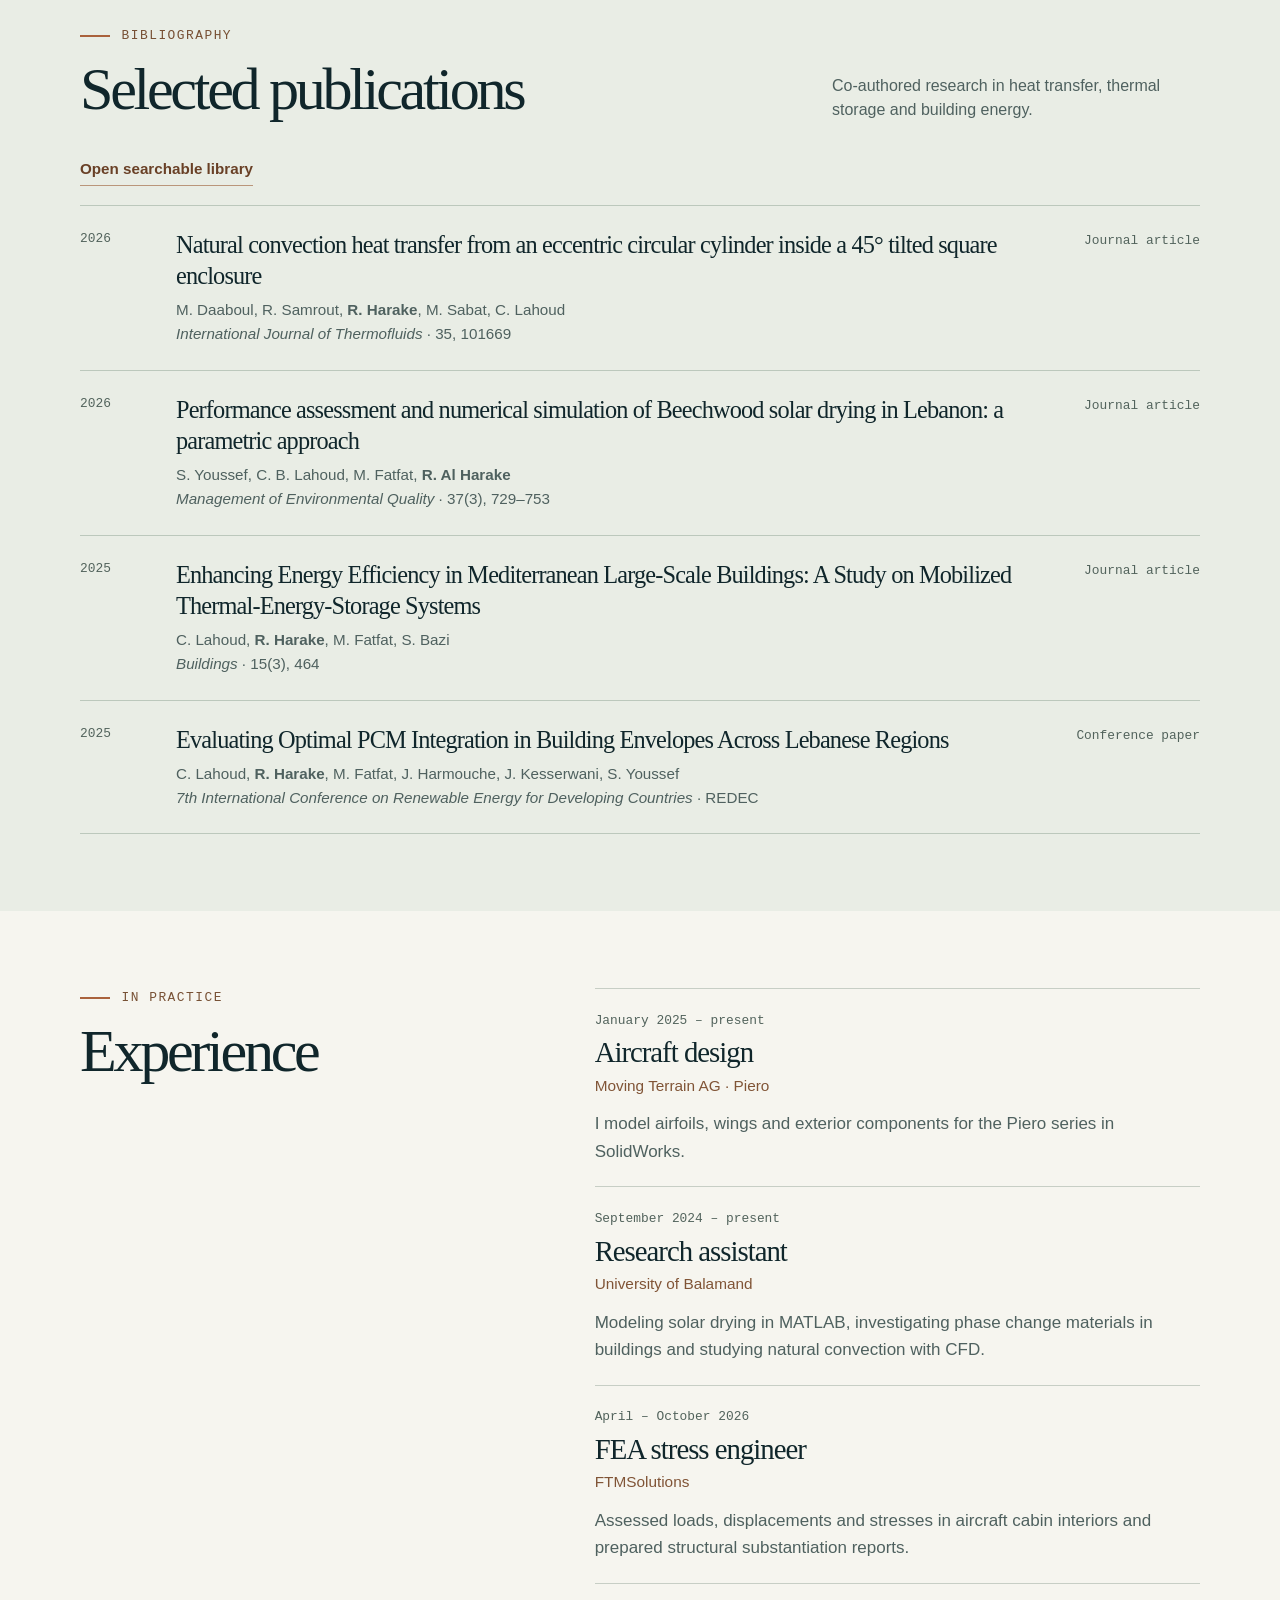
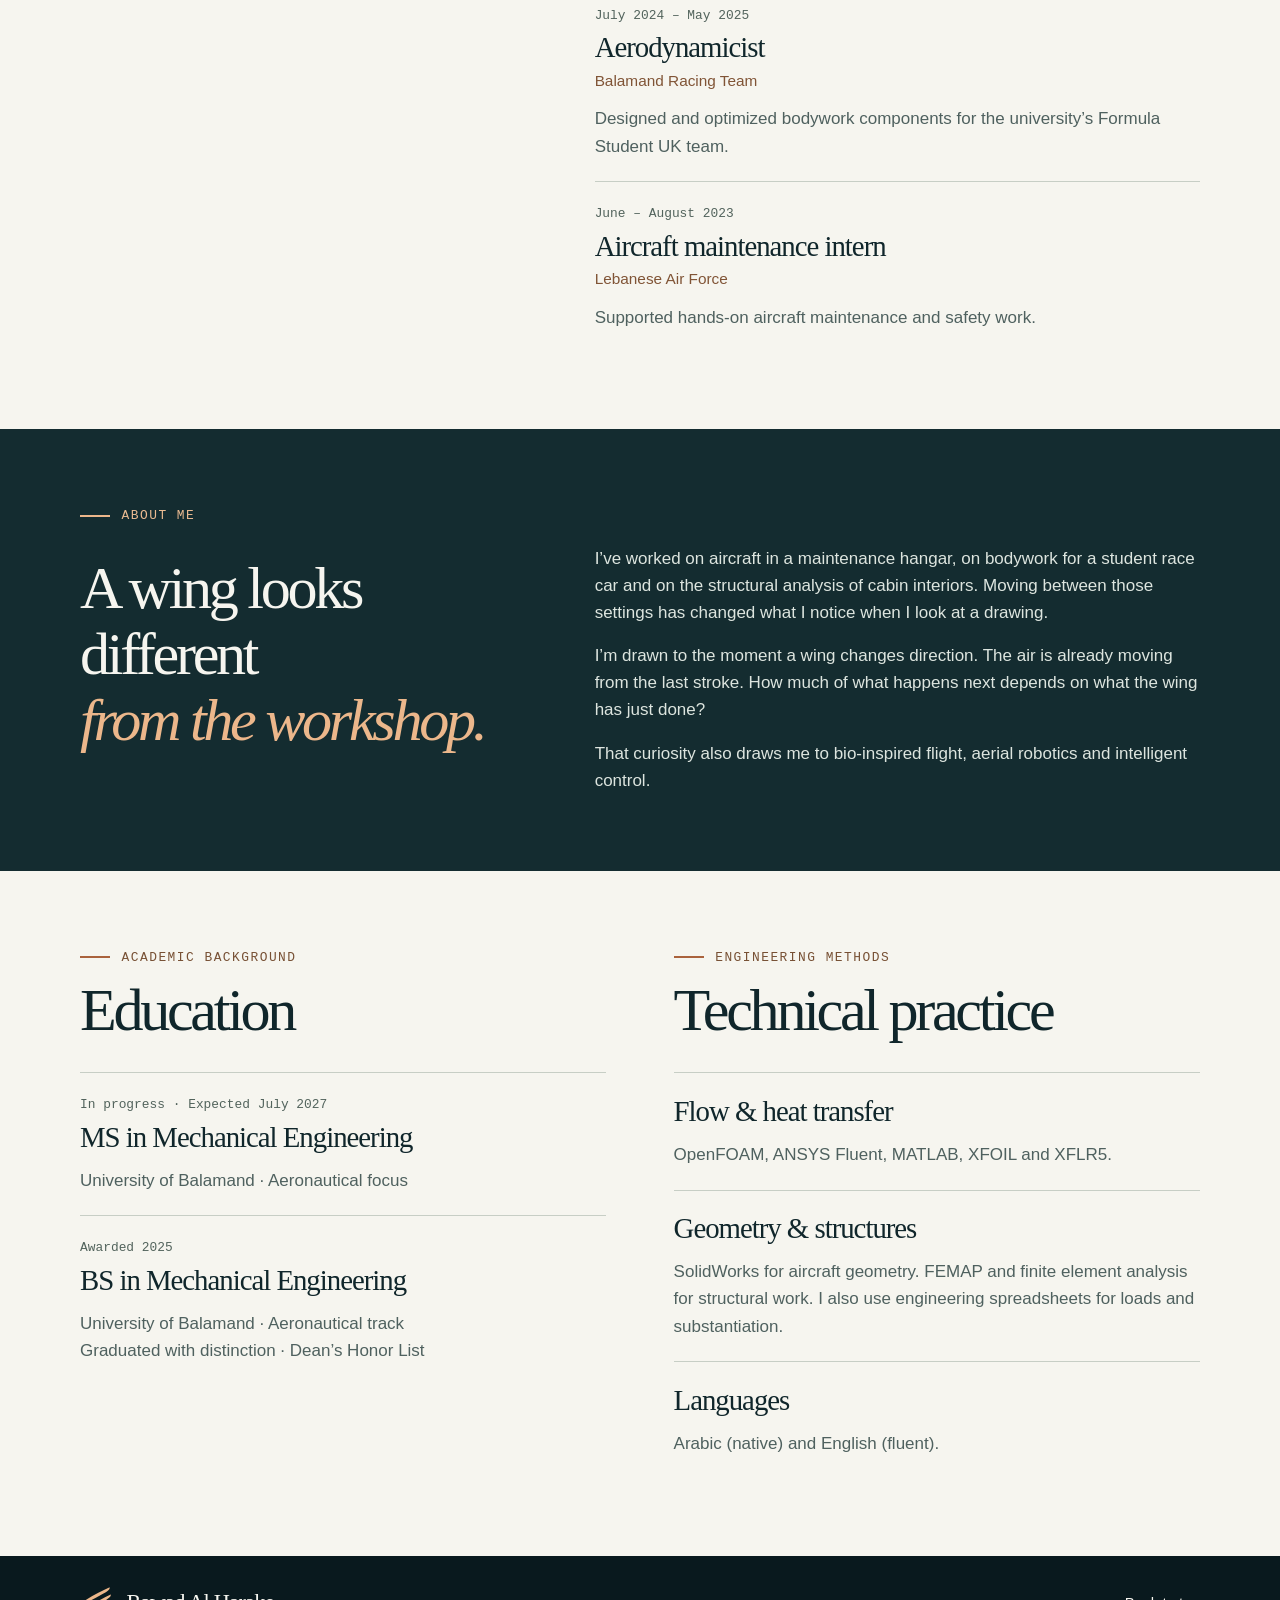
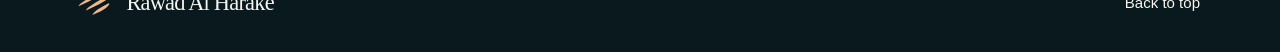
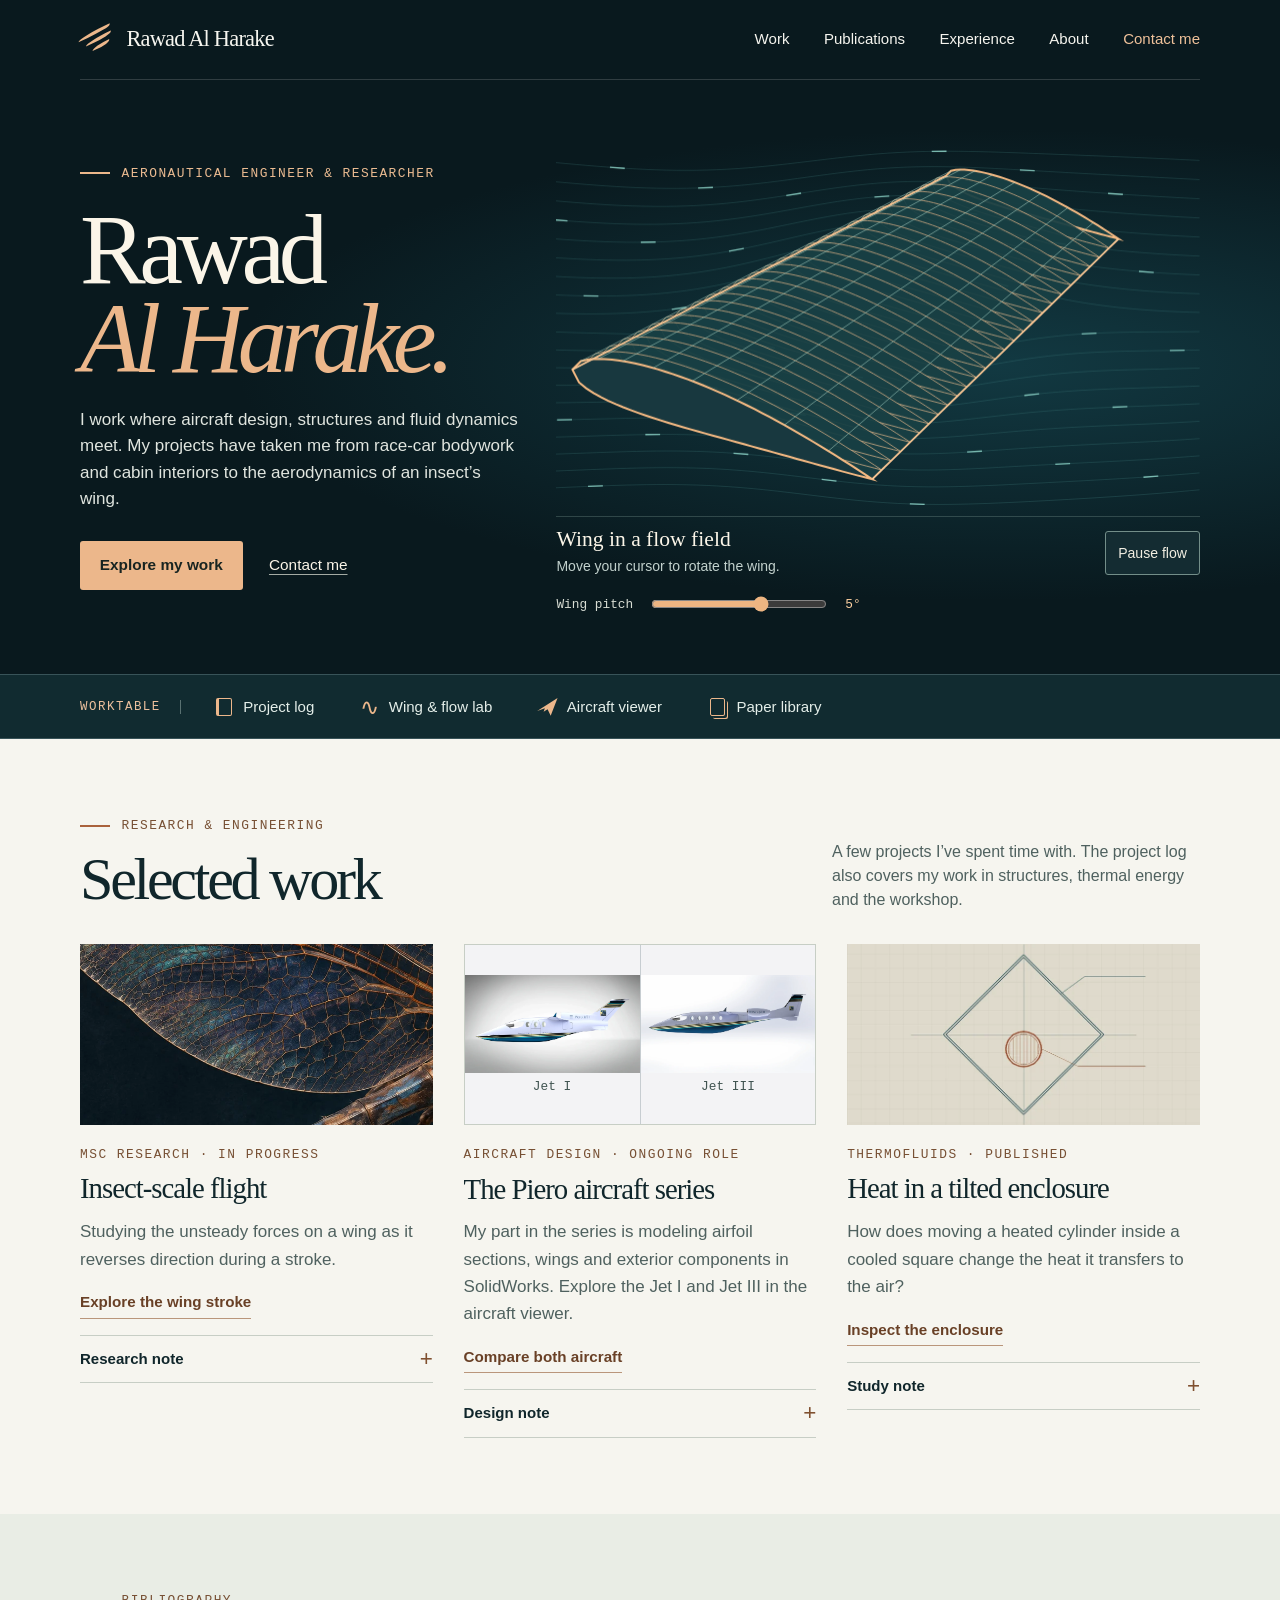
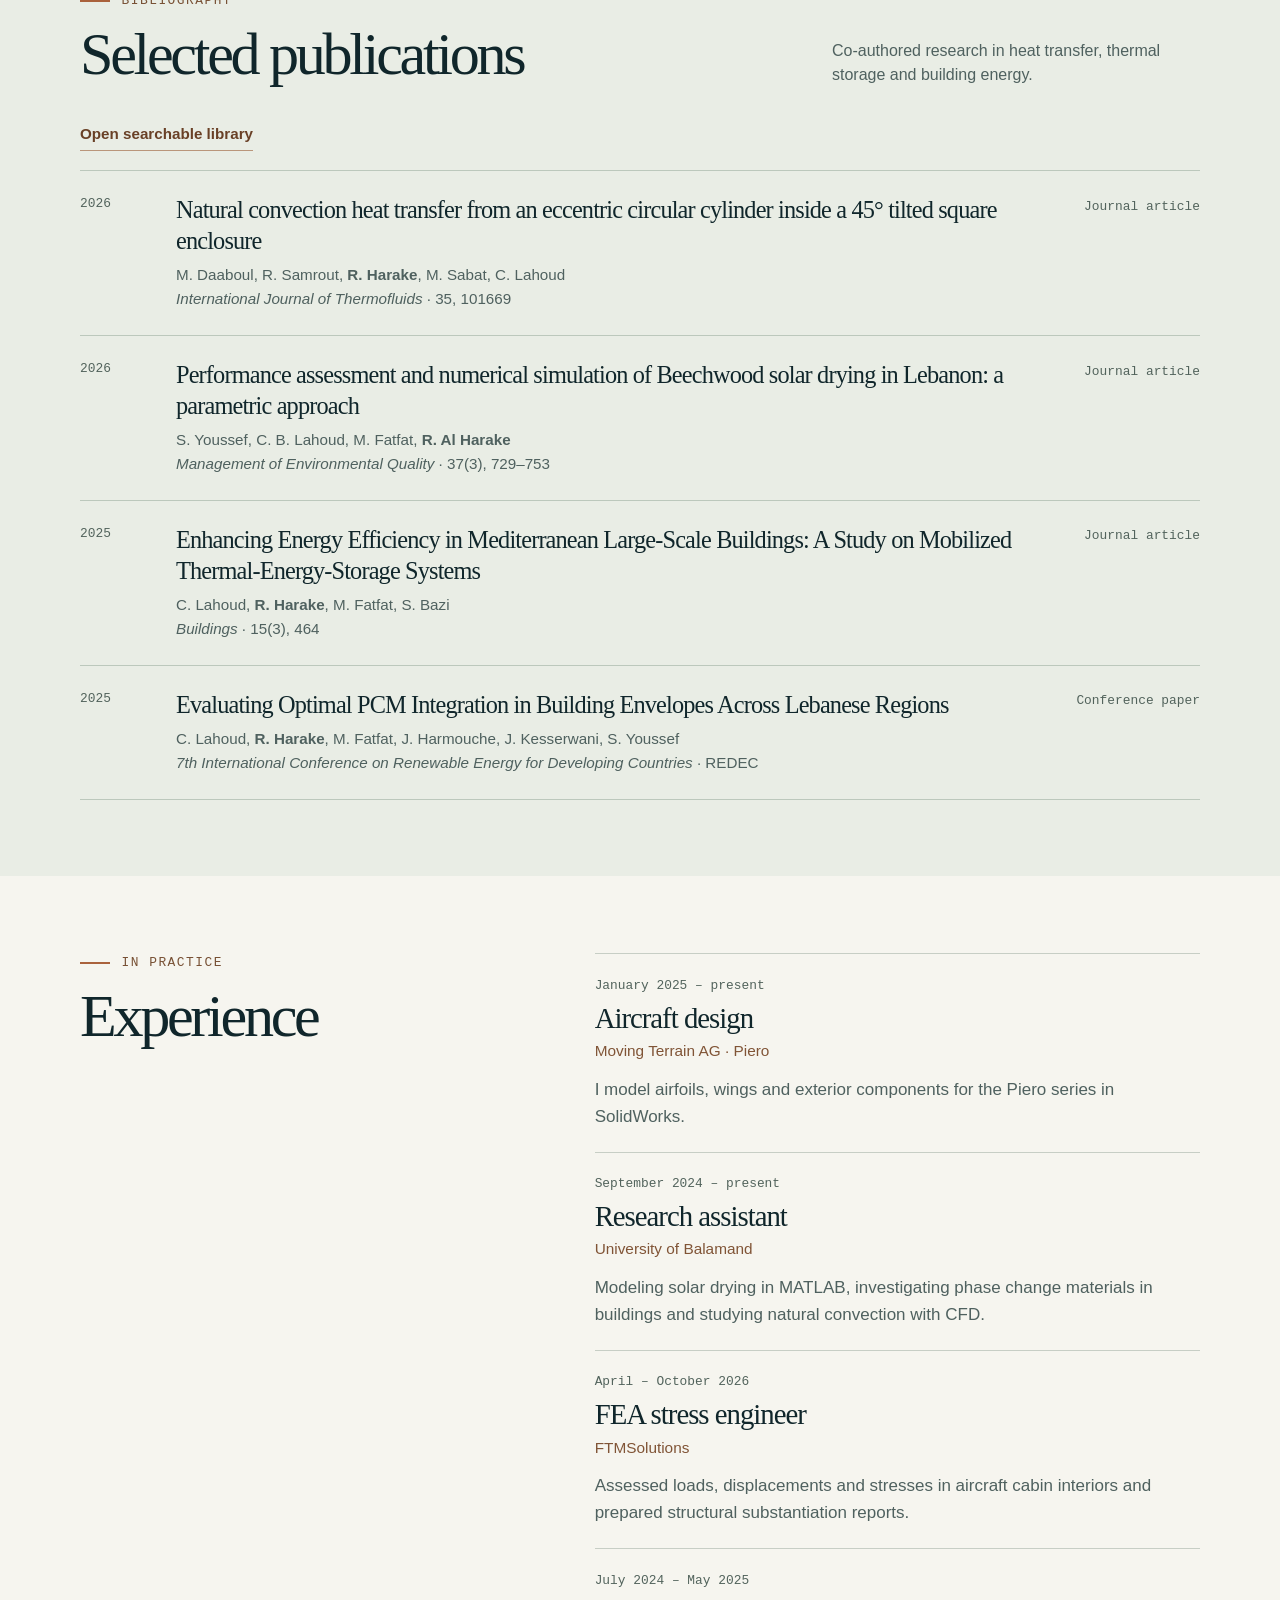
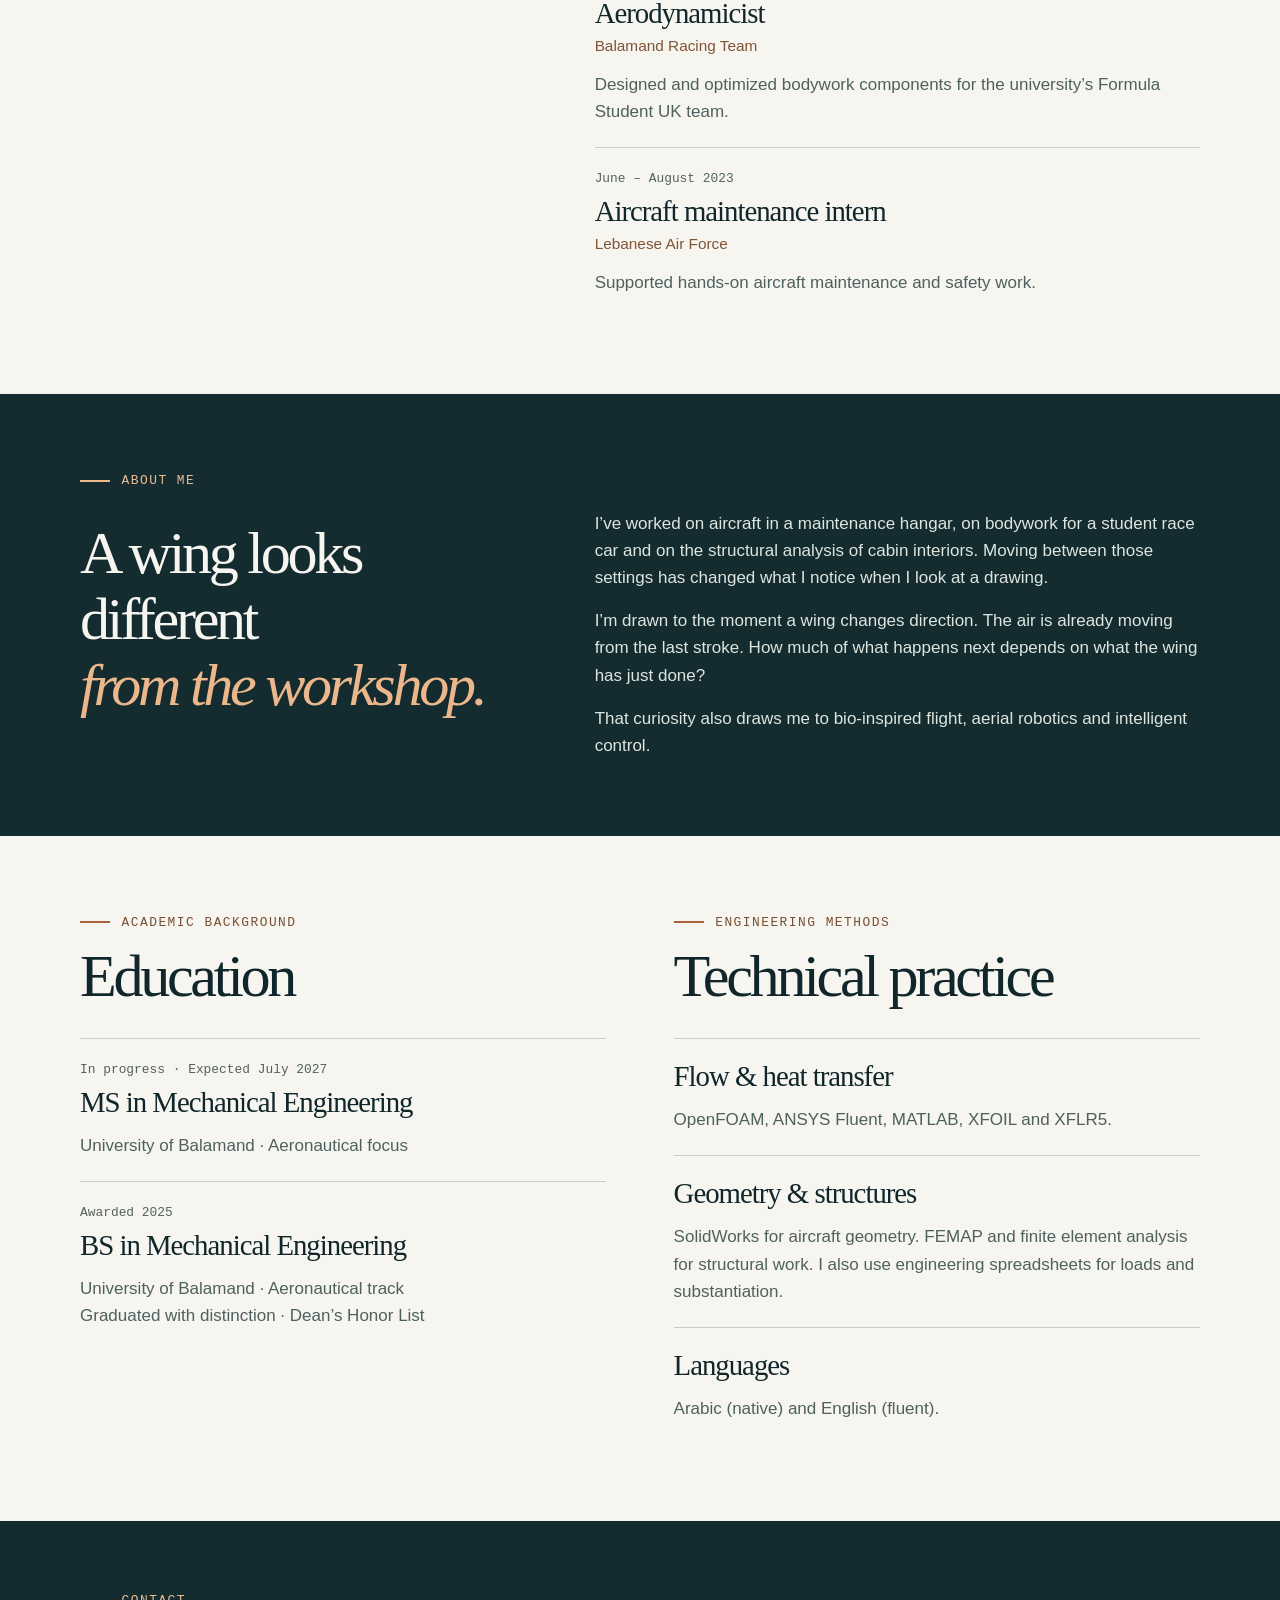
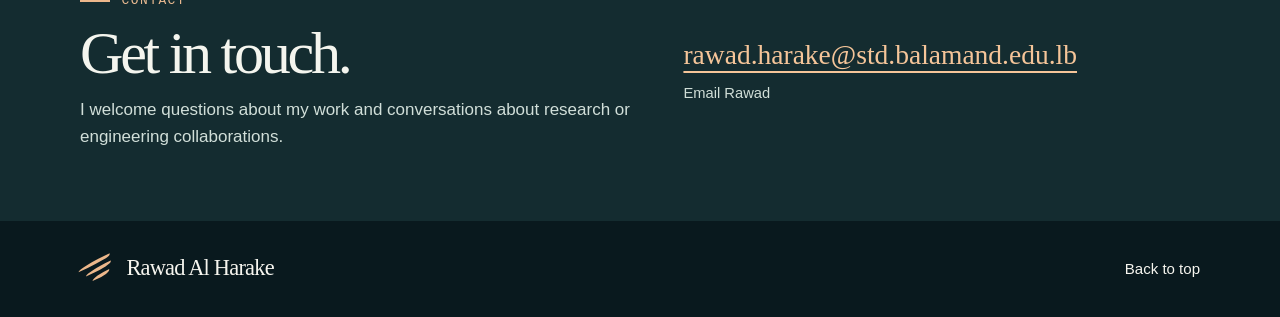
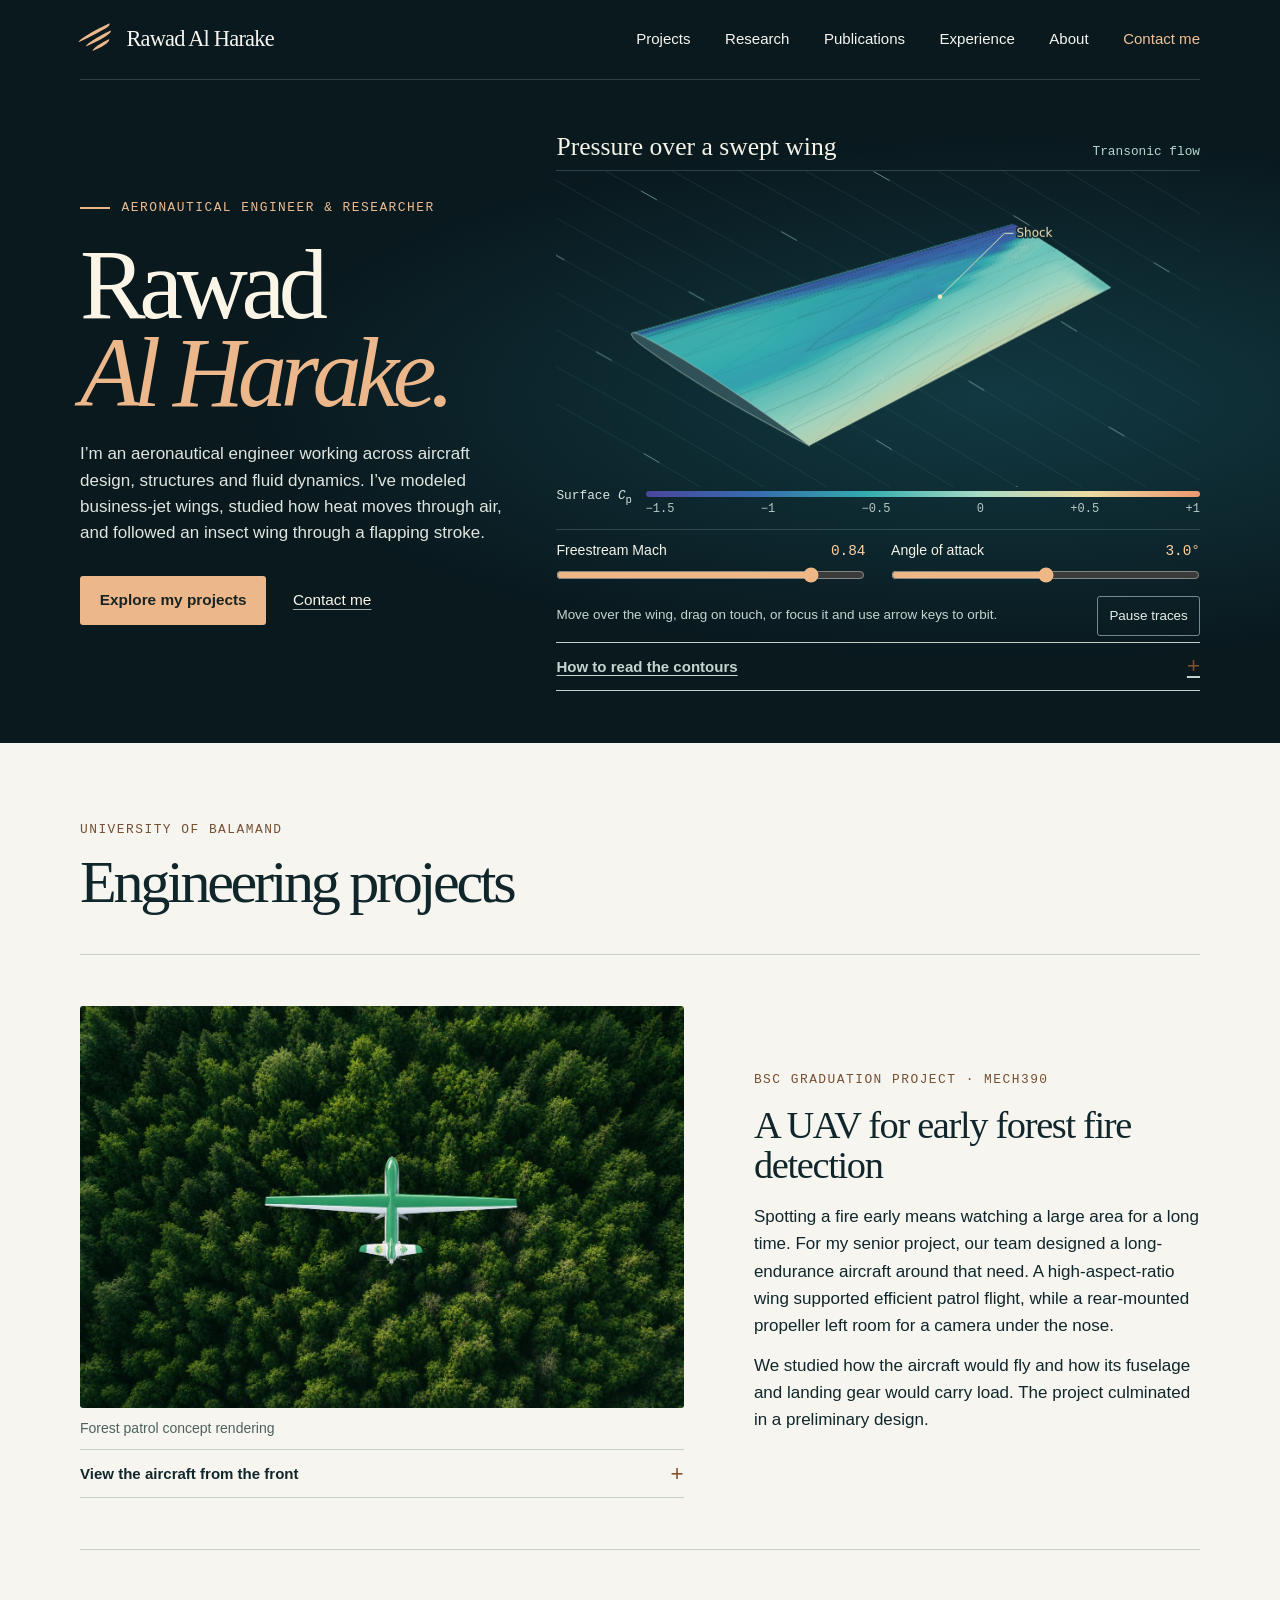
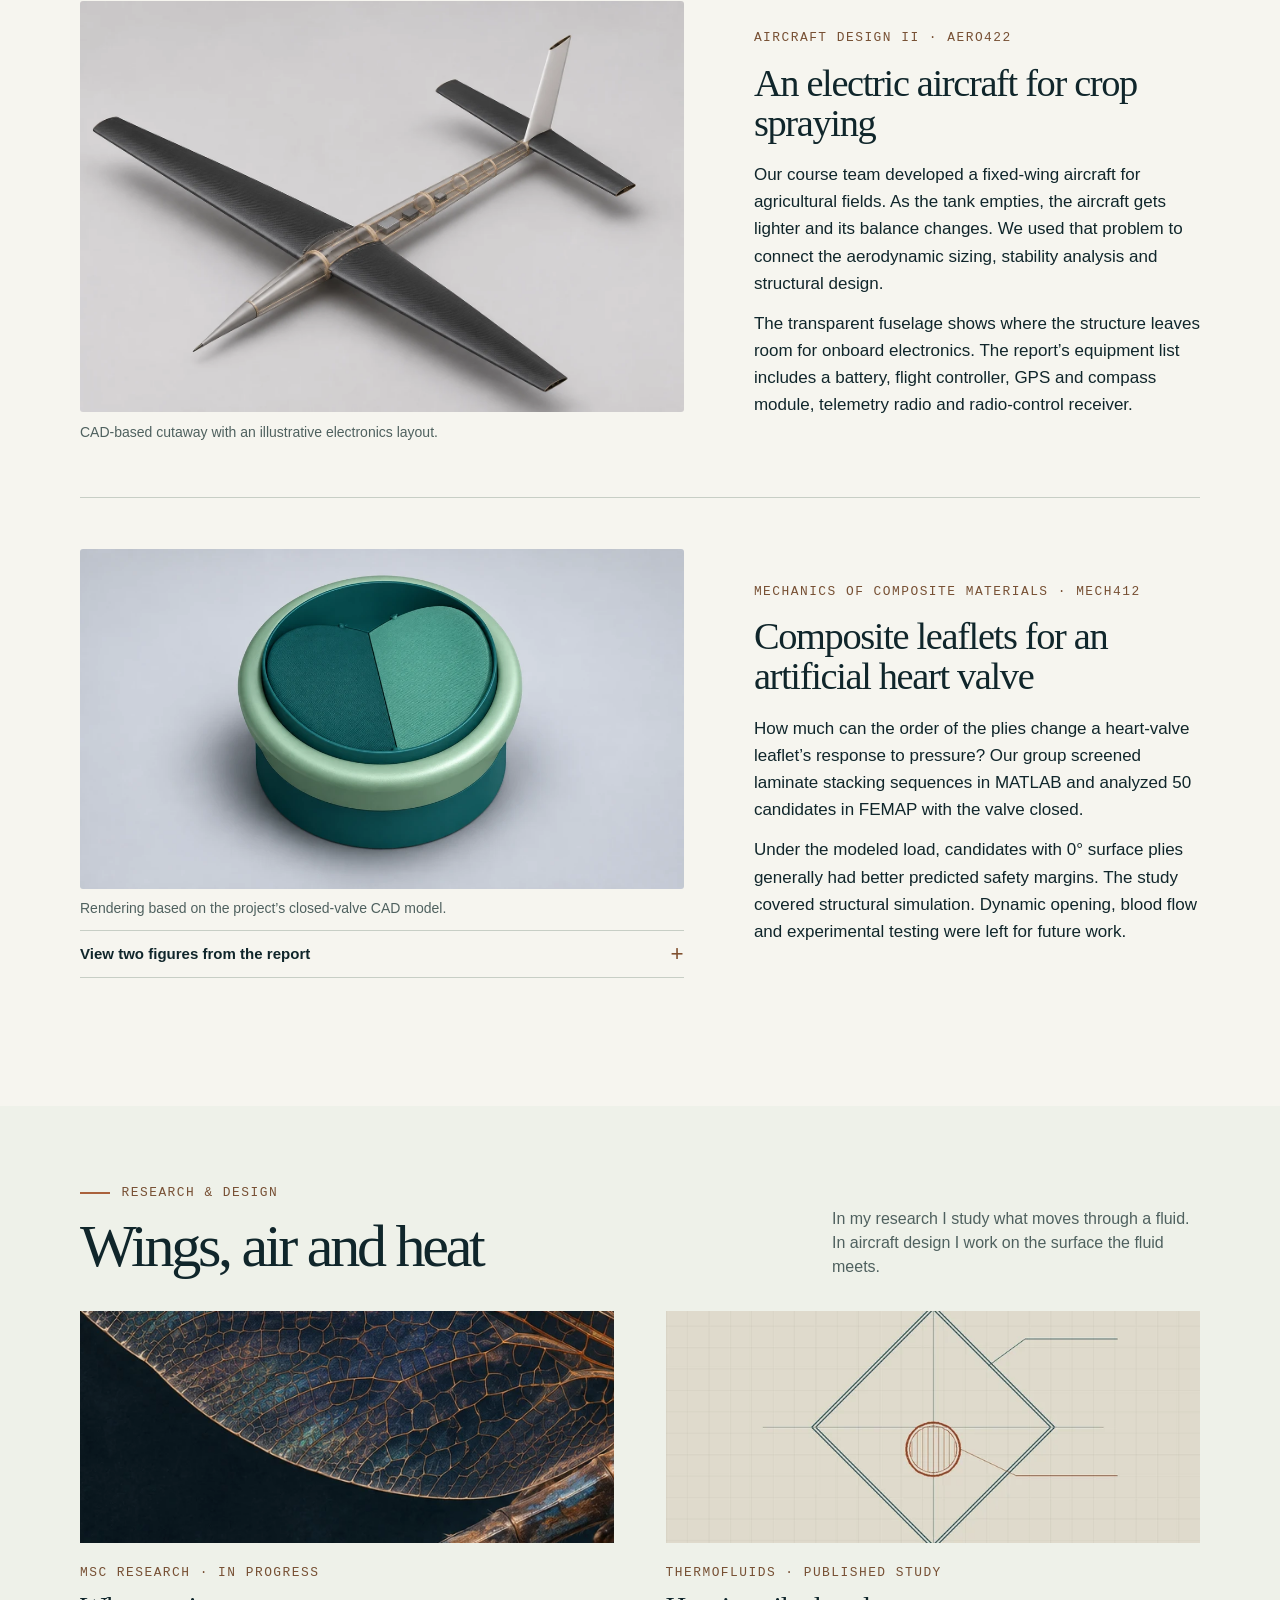
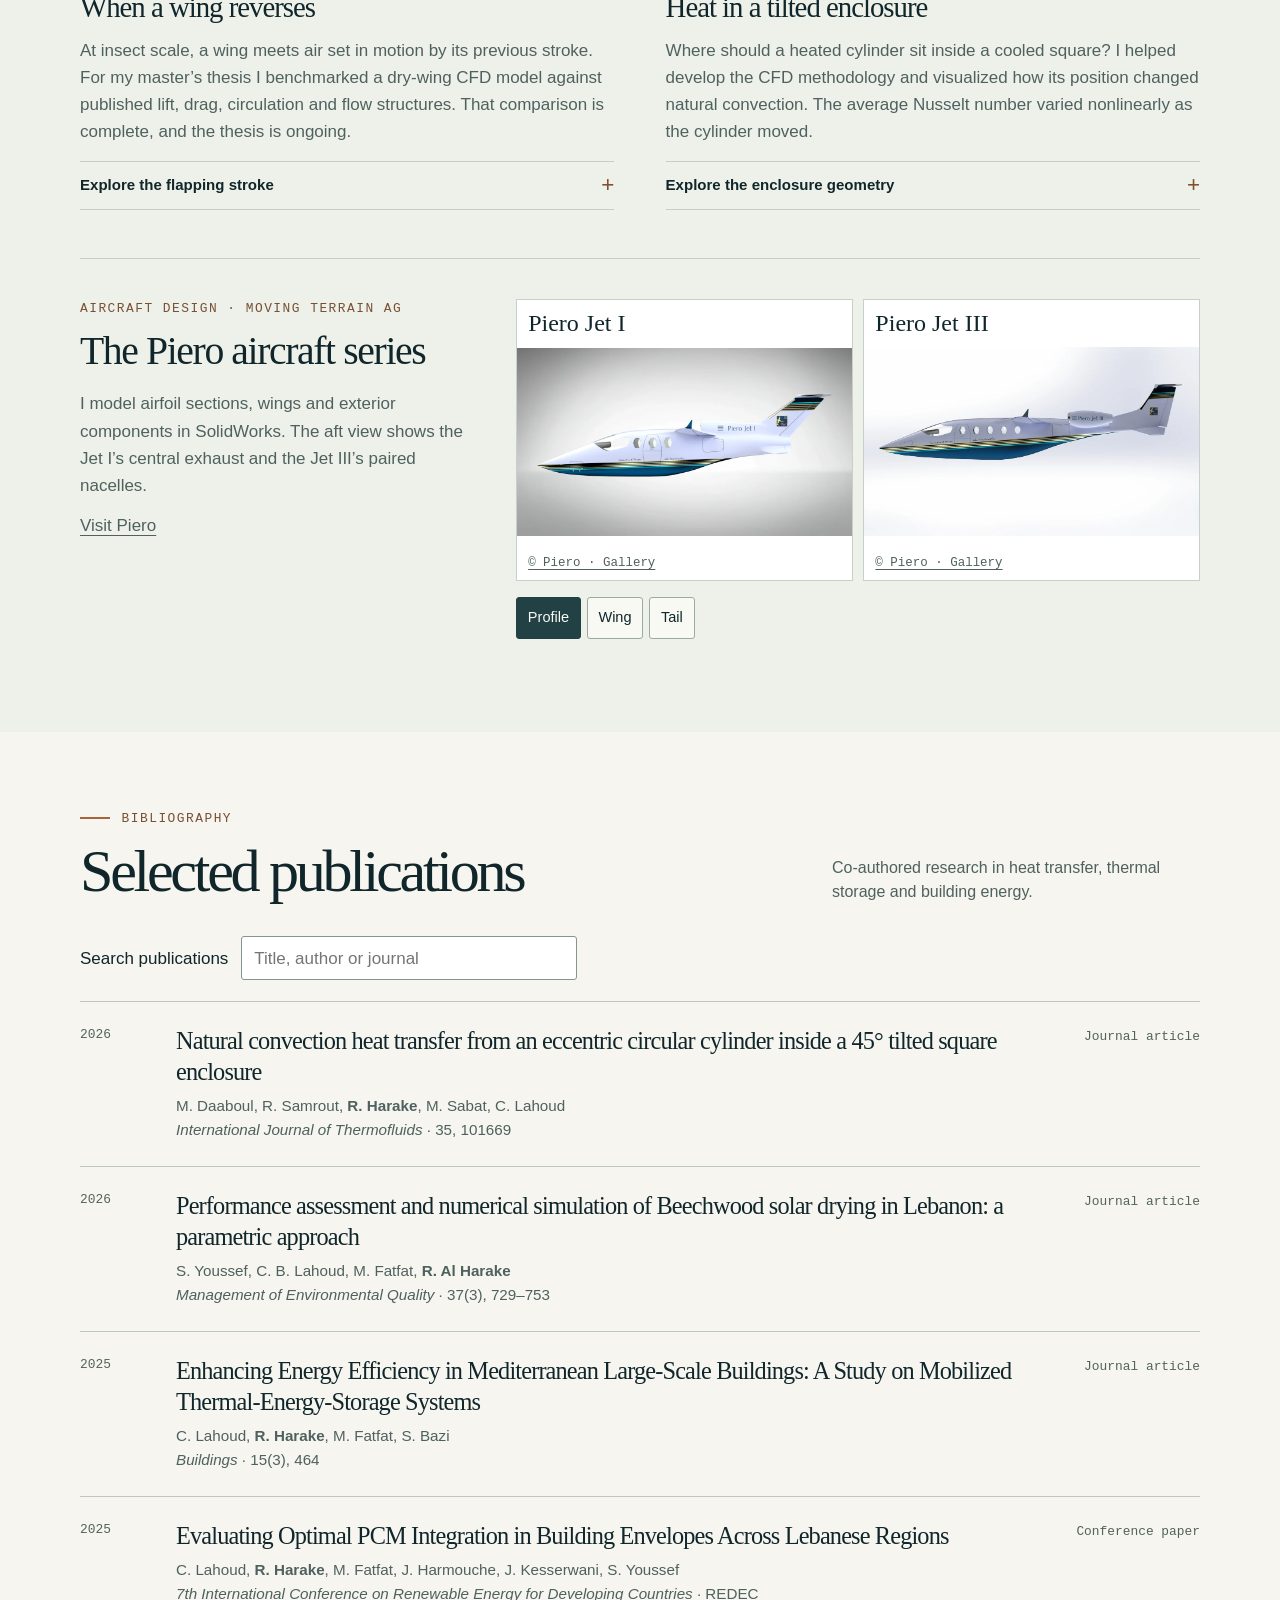
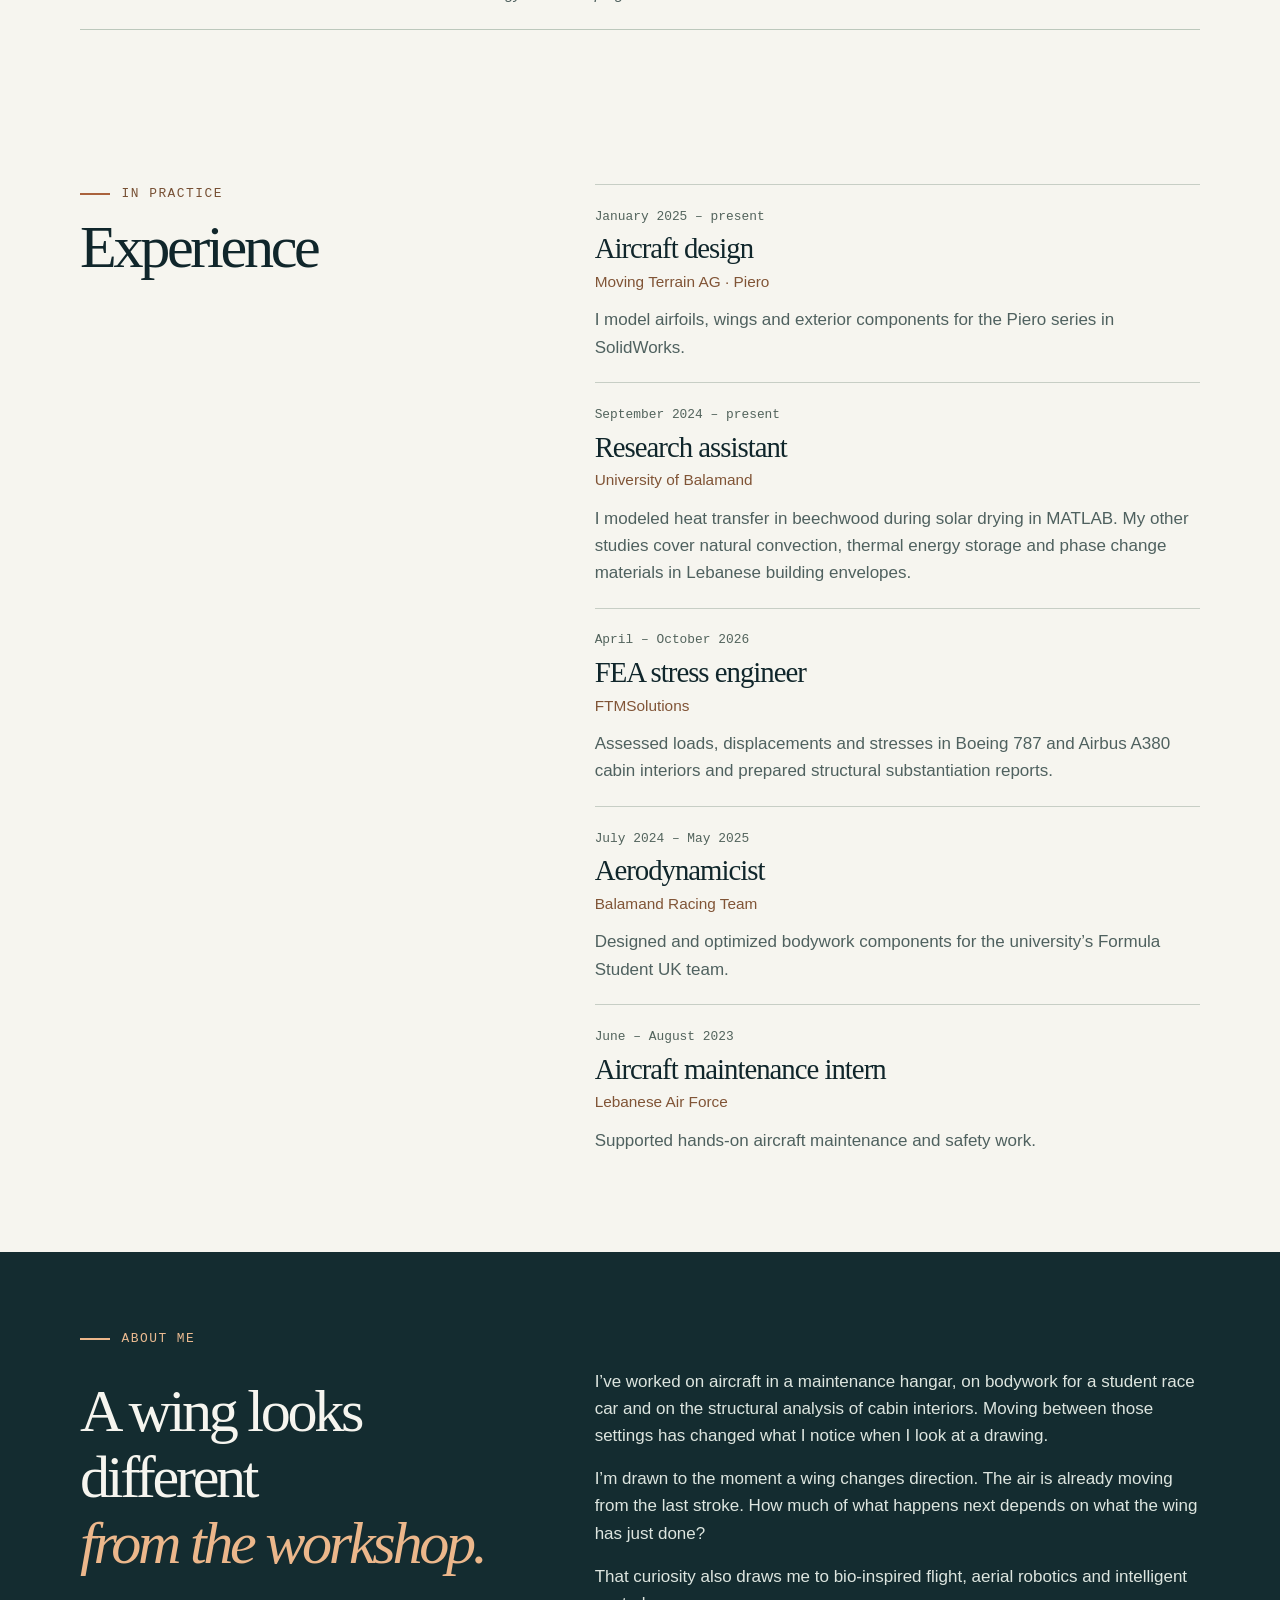
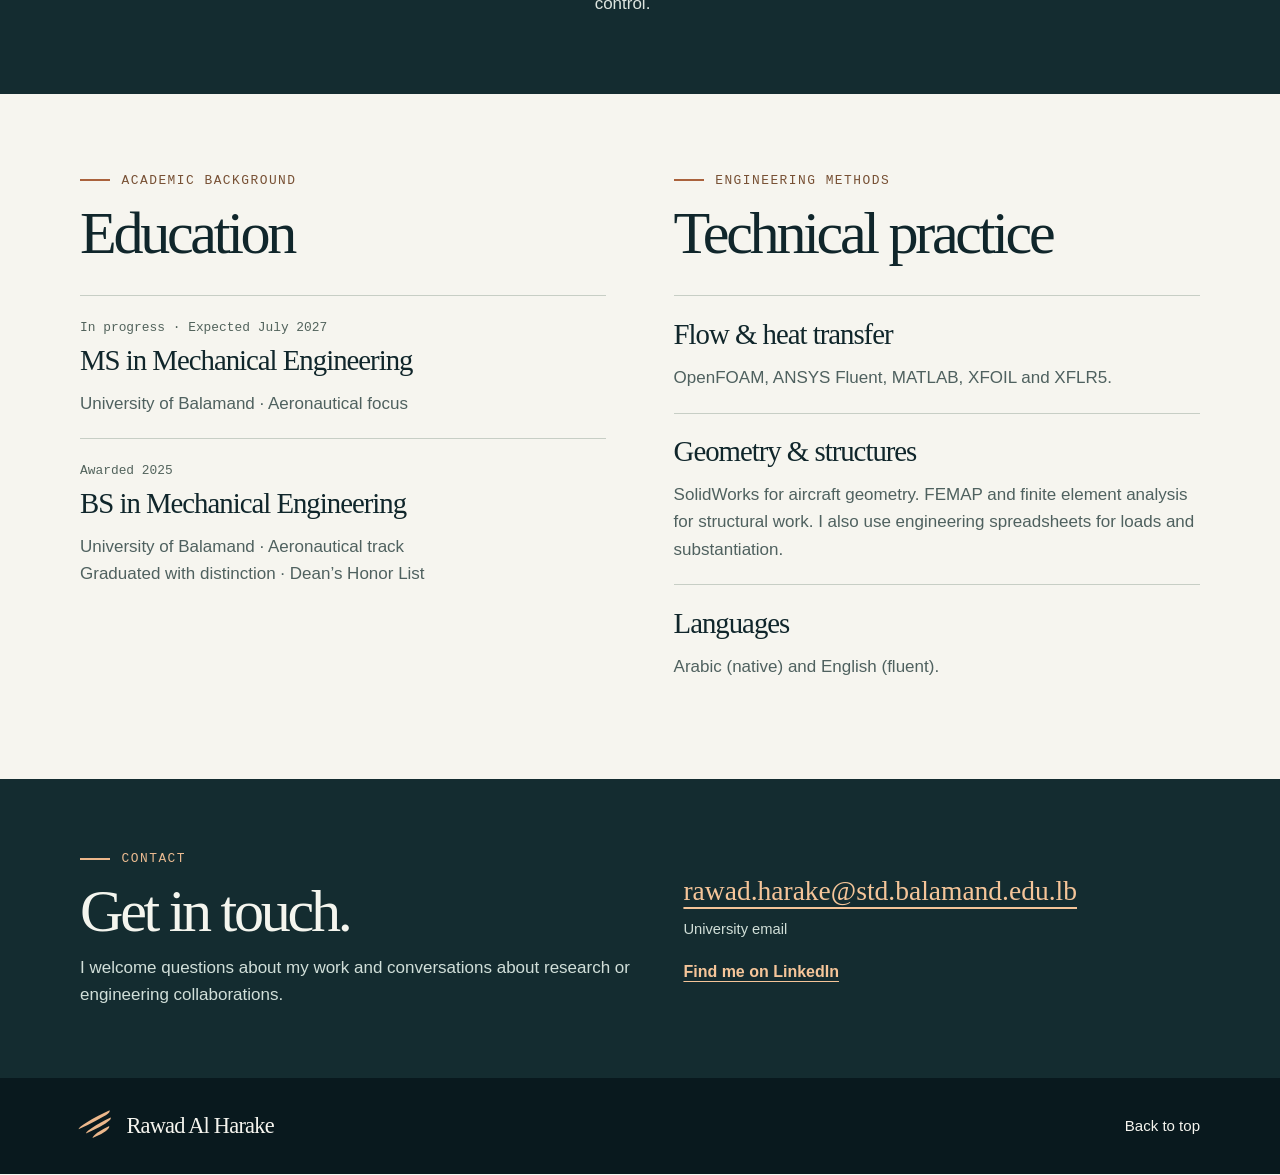
